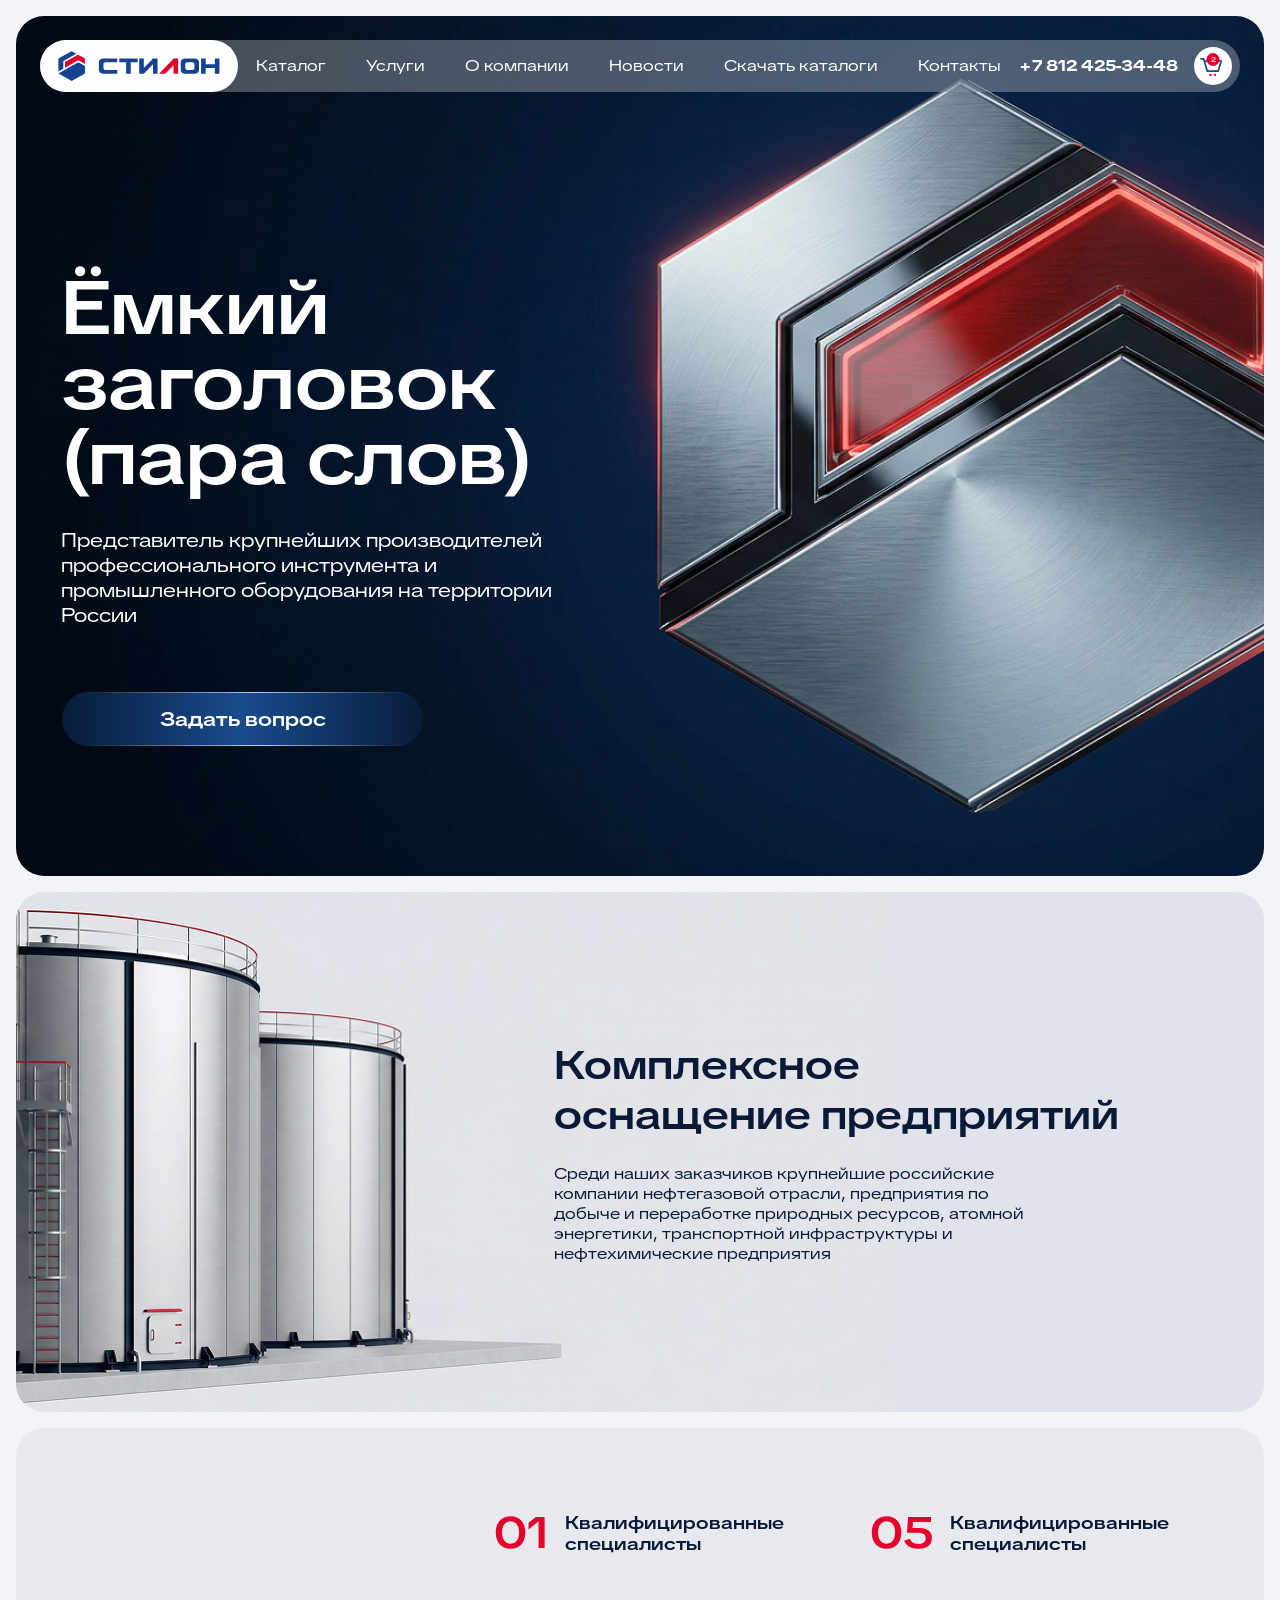
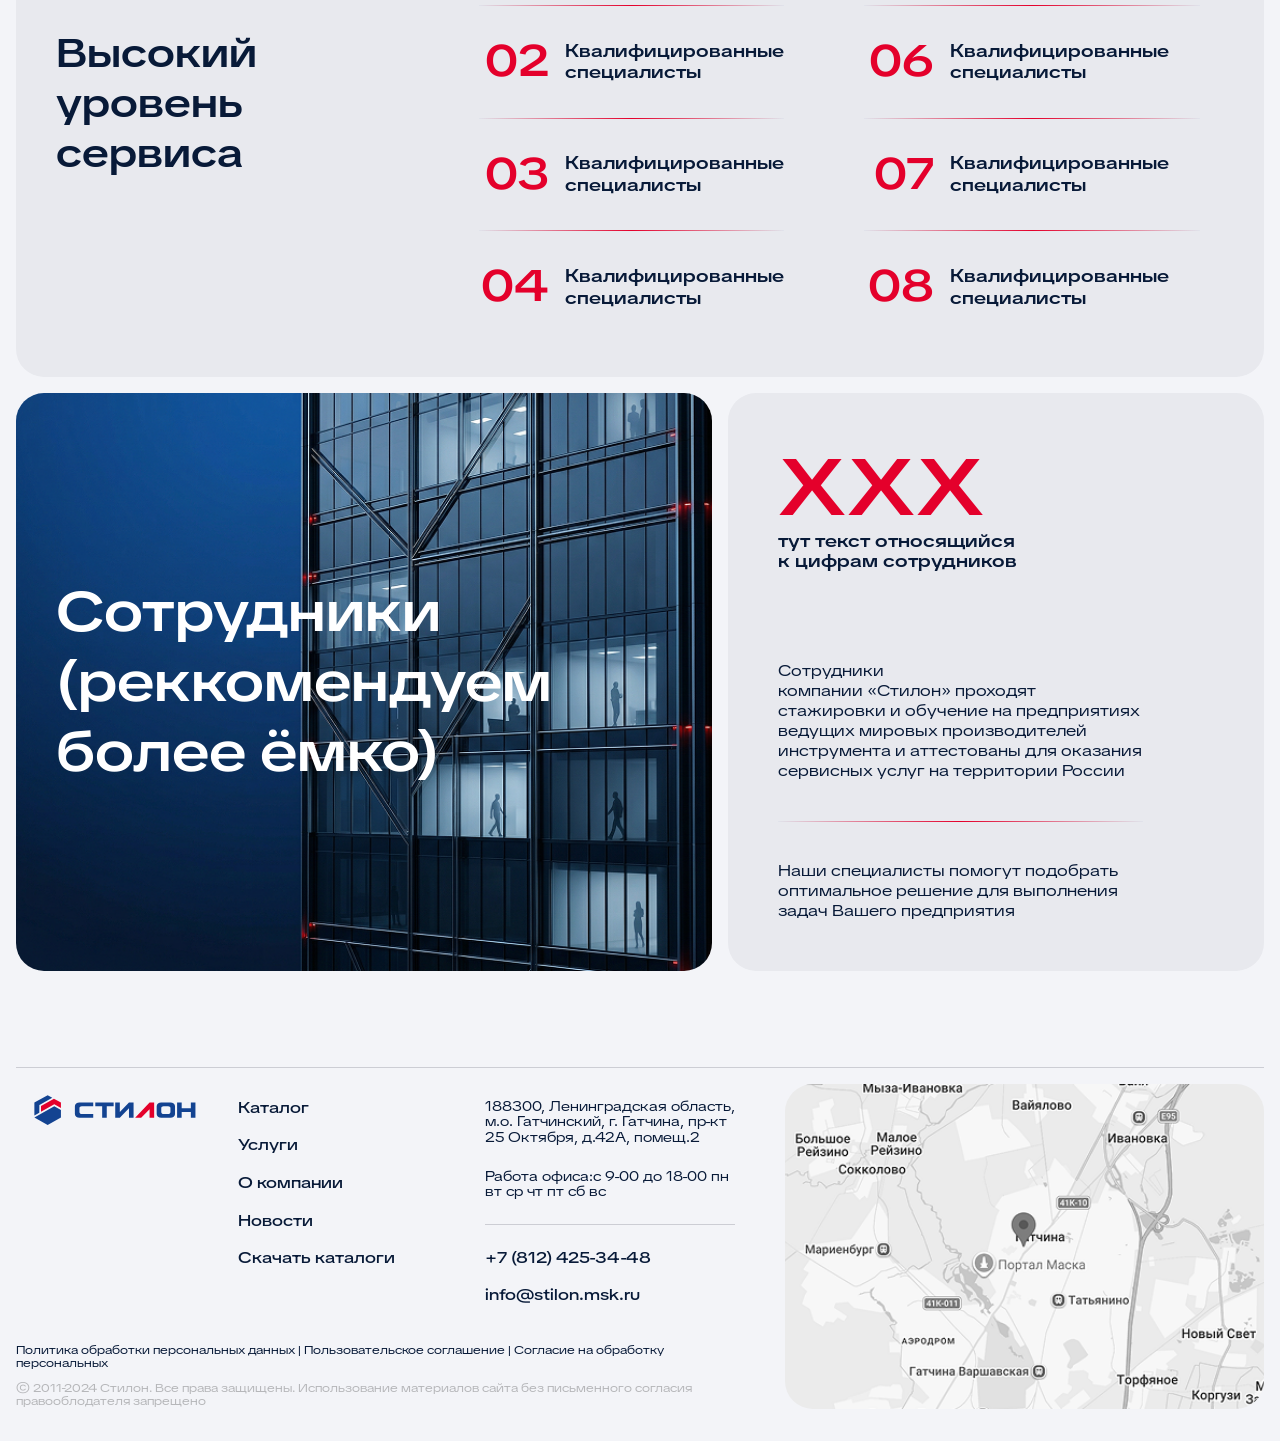
==== about.html @ 59c4eac4 "feat: сайтмап, страница о компании" ====
<!DOCTYPE html>
<html lang="ru">

<head>
    <meta charset="UTF-8">
    <meta name="viewport" content="width=device-width, initial-scale=1.0">
    <link rel="stylesheet" href="./scss/main.css">
    <title>Главная</title>
</head>

<body>
    <header class="header">
        <div class="container">
            <div class="header__wrapper">
                <div class="header__inner">
                    <a href="#" class="header__logo">
                        <img class="logo-primary" src="./img/logo.svg" alt="">
                        <img class="logo-white" src="./img/logo-white.svg" alt="">
                    </a>
                    <nav class="header__nav">
                        <ul class="header__nav-list">
                            <li class="header__nav-item">
                                <a href="#" class="header__nav-link">Каталог</a>
                            </li>
                            <li class="header__nav-item">
                                <a href="#" class="header__nav-link">Услуги</a>
                            </li>
                            <li class="header__nav-item">
                                <a href="#" class="header__nav-link">О компании</a>
                            </li>
                            <li class="header__nav-item">
                                <a href="#" class="header__nav-link">Новости</a>
                            </li>
                            <li class="header__nav-item">
                                <a href="#" class="header__nav-link">Скачать каталоги</a>
                            </li>
                            <li class="header__nav-item">
                                <a href="#" class="header__nav-link">Контакты</a>
                            </li>
                        </ul>
                    </nav>
                    <div class="header__action">
                        <a href="tel:+78124253448" class="header__tel">+7 812 425-34-48</a>
                        <a href="#" class="header__basket">
                            <span class="header__basket-icon">
                                <svg width="22" height="19" viewBox="0 0 22 19" fill="none"
                                    xmlns="http://www.w3.org/2000/svg">
                                    <path
                                        d="M21.8284 2.57417C21.6661 2.35757 21.4113 2.23008 21.1406 2.23008H4.95357L4.48164 0.617934C4.37443 0.251668 4.03855 0 3.6569 0H0.859375C0.384742 0 0 0.384742 0 0.859375C0 1.33401 0.384742 1.71875 0.859375 1.71875H3.01301C3.13852 2.14754 6.31288 12.9914 6.4411 13.4295C6.54831 13.7957 6.88424 14.0474 7.26585 14.0474H18.1845C18.5662 14.0474 18.902 13.7957 19.0093 13.4295L21.9654 3.33089C22.0414 3.07119 21.9906 2.79078 21.8284 2.57417ZM17.5407 12.3286H7.90973L5.45673 3.94883H19.9937L17.5407 12.3286Z"
                                        fill="#194B8E" />
                                    <path
                                        d="M10.4106 18.0469C11.0514 18.0469 11.5708 17.5275 11.5708 16.8867C11.5708 16.246 11.0514 15.7266 10.4106 15.7266C9.76991 15.7266 9.25049 16.246 9.25049 16.8867C9.25049 17.5275 9.76991 18.0469 10.4106 18.0469Z"
                                        fill="#E4002B" />
                                    <path
                                        d="M15.0396 18.0469C15.6803 18.0469 16.1997 17.5275 16.1997 16.8867C16.1997 16.246 15.6803 15.7266 15.0396 15.7266C14.3988 15.7266 13.8794 16.246 13.8794 16.8867C13.8794 17.5275 14.3988 18.0469 15.0396 18.0469Z"
                                        fill="#E4002B" />
                                </svg>
                            </span>
                            <span class="header__basket-counter">2</span>
                        </a>
                    </div>
                </div>
            </div>

        </div>
    </header>
    <main>
        <section class="hero section">
            <div class="container">
                <div class="hero__inner">
                    <picture class="hero__img">
                        <img src="./img/about/hero.png" alt="">
                    </picture>
                    <h1 class="hero__title h1">Ёмкий заголовок (пара слов)</h1>
                    <div class="hero__desc">
                        Представитель крупнейших производителей профессионального инструмента и промышленного
                        оборудования на территории России
                    </div>
                    <a href="#" class="hero__btn btn">
                        <div class="btn__text">Задать вопрос</div>
                    </a>
                </div>
            </div>
        </section>
        <section class="about-info section">
            <div class="container">
                <div class="about-info__inner">
                    <div class="about-info__desc">
                        <h2 class="about-info__title h3">Комплексное оснащение предприятий</h2>
                        <div class="about-info__text">
                            Среди наших заказчиков крупнейшие российские компании нефтегазовой отрасли, предприятия по
                            добыче и переработке природных ресурсов, атомной энергетики, транспортной инфраструктуры и
                            нефтехимические предприятия
                        </div>
                    </div>
                </div>
            </div>
        </section>
        <section class="about-services section">
            <div class="container">
                <div class="about-services__inner">
                    <div class="about-services__head h3">Высокий уровень сервиса</div>
                    <div class="about-services__list">
                        <div class="about-services__col">
                            <div class="about-services__item">
                                <div class="about-services__item-num">01</div>
                                <div class="about-services__item-title">
                                    Квалифицированные специалисты
                                </div>
                            </div>
                            <div class="about-services__item">
                                <div class="about-services__item-num">02</div>
                                <div class="about-services__item-title">
                                    Квалифицированные специалисты
                                </div>
                            </div>
                            <div class="about-services__item">
                                <div class="about-services__item-num">03</div>
                                <div class="about-services__item-title">
                                    Квалифицированные специалисты
                                </div>
                            </div>
                            <div class="about-services__item">
                                <div class="about-services__item-num">04</div>
                                <div class="about-services__item-title">
                                    Квалифицированные специалисты
                                </div>
                            </div>
                        </div>
                        <div class="about-services__col">
                            <div class="about-services__item">
                                <div class="about-services__item-num">05</div>
                                <div class="about-services__item-title">
                                    Квалифицированные специалисты
                                </div>
                            </div>
                            <div class="about-services__item">
                                <div class="about-services__item-num">06</div>
                                <div class="about-services__item-title">
                                    Квалифицированные специалисты
                                </div>
                            </div>
                            <div class="about-services__item">
                                <div class="about-services__item-num">07</div>
                                <div class="about-services__item-title">
                                    Квалифицированные специалисты
                                </div>
                            </div>
                            <div class="about-services__item">
                                <div class="about-services__item-num">08</div>
                                <div class="about-services__item-title">
                                    Квалифицированные специалисты
                                </div>
                            </div>
                        </div>
                    </div>
                </div>
            </div>
        </section>
        <section class="about-employee section">
            <div class="container">
                <div class="about-employee__inner">
                    <div class="about-employee__bnr">
                        <picture class="about-employee__bnr-img">
                            <img src="./img/about/about-employee-bnr.png" alt="">
                        </picture>
                        <h2 class="about-employee__bnr-title h2">Сотрудники (реккомендуем более ёмко)</h2>
                    </div>
                    <div class="about-employee__info">
                        <div class="about-employee__head">
                            <span>ХХХ</span> тут текст относящийся к цифрам сотрудников
                        </div>
                        <div class="about-employee__desc">
                            Сотрудники компании «Стилон» проходят стажировки и обучение на предприятиях ведущих мировых
                            производителей инструмента и аттестованы для оказания сервисных услуг на территории России
                        </div>
                        <div class="about-employee__desc">
                            Наши специалисты помогут подобрать оптимальное решение для выполнения задач Вашего
                            предприятия
                        </div>
                    </div>
                </div>
            </div>
        </section>
    </main>
    <footer class="footer">
        <div class="container">
            <div class="footer__inner">
                <div class="footer__main">
                    <div class="footer__top">
                        <a href="#" class="footer__logo">
                            <img src="./img/logo.svg" alt="">
                        </a>
                        <nav class="footer__nav">
                            <a href="#" class="footer__nav-link">Каталог</a>
                            <a href="#" class="footer__nav-link">Услуги</a>
                            <a href="#" class="footer__nav-link">О компании</a>
                            <a href="#" class="footer__nav-link">Новости</a>
                            <a href="#" class="footer__nav-link">Скачать каталоги</a>
                        </nav>
                        <div class="footer__contacts">
                            <div class="footer__contacts-top">
                                <div class="footer__contacts-address">
                                    188300, Ленинградская область, м.о. Гатчинский,
                                    г. Гатчина, пр-кт 25 Октября, д.42А, помещ.2
                                </div>
                                <div class="footer__contacts-address">
                                    Работа офиса:с 9-00 до 18-00 пн вт ср чт пт сб вс
                                </div>
                            </div>
                            <div class="footer__contacts-links">
                                <a href="#" class="footer__contacts-link">+7 (812) 425-34-48</a>
                                <a href="#" class="footer__contacts-link">info@stilon.msk.ru</a>
                            </div>
                        </div>
                    </div>
                    <div class="footer__bottom">
                        <div class="footer__policy">
                            <a href="#">Политика обработки персональных данных |</a>
                            <a href="#">Пользовательское соглашение |</a>
                            <a href="#">Согласие на обработку персональных</a>
                        </div>
                        <div class="footer__copyright">
                            © 2011-2024 Стилон. Все права защищены. Использование материалов
                            сайта без письменного согласия правооблодателя запрещено
                        </div>
                    </div>
                </div>
                <div class="footer__map">
                    <img src="./img/map.png" alt="">
                </div>
            </div>
        </div>
    </footer>

    <script src="js/main.js"></script>
</body>

</html>
---- scss/main.css ----
:root {
  --color-white: #FFFFFF;
  --color-black: #000000;
  --color-black-25: #00000040;
  --color-primary: #081A38;
  --color-primary-100: #0D2D62;
  --color-red: #E4002B;
  --color-grey: #E8E9EE;
  --color-border: #8589945C;
  --color-main-bg: #F3F4F8;
  --btn-bg-primary: linear-gradient(90deg, #071C39 0%, #194B8E 49.52%, #071C39 100%);
  --btn-bg-secondary: linear-gradient(90deg, #AC0121 0%, #E4002B 49.52%, #AC0121 100%);
  --font-primary: 'TikTok Sans', sans-serif;
  --container: 1440px;
  --pad: 16px;
}

/*! normalize.css v8.0.1 | MIT License | github.com/necolas/normalize.css */
/* Document
   ========================================================================== */
/**
 * 1. Correct the line height in all browsers.
 * 2. Prevent adjustments of font size after orientation changes in iOS.
 */
*,
body {
  box-sizing: border-box;
}

html {
  line-height: 1.15;
  /* 1 */
  -webkit-text-size-adjust: 100%;
  /* 2 */
}

/* Sections
   ========================================================================== */
/**
 * Remove the margin in all browsers.
 */
body {
  margin: 0;
}

/**
 * Render the `main` element consistently in IE.
 */
main {
  display: block;
}

/**
 * Correct the font size and margin on `h1` elements within `section` and
 * `article` contexts in Chrome, Firefox, and Safari.
 */
h1 {
  font-size: 2em;
  margin: 0.67em 0;
}

/* Grouping content
   ========================================================================== */
/**
 * 1. Add the correct box sizing in Firefox.
 * 2. Show the overflow in Edge and IE.
 */
hr {
  box-sizing: content-box;
  /* 1 */
  height: 0;
  /* 1 */
  overflow: visible;
  /* 2 */
}

/**
 * 1. Correct the inheritance and scaling of font size in all browsers.
 * 2. Correct the odd `em` font sizing in all browsers.
 */
pre {
  font-family: monospace, monospace;
  /* 1 */
  font-size: 1em;
  /* 2 */
}

/* Text-level semantics
   ========================================================================== */
/**
 * Remove the gray background on active links in IE 10.
 */
a {
  background-color: transparent;
}

/**
 * 1. Remove the bottom border in Chrome 57-
 * 2. Add the correct text decoration in Chrome, Edge, IE, Opera, and Safari.
 */
abbr[title] {
  border-bottom: none;
  /* 1 */
  text-decoration: underline;
  /* 2 */
  -webkit-text-decoration: underline dotted;
          text-decoration: underline dotted;
  /* 2 */
}

/**
 * Add the correct font weight in Chrome, Edge, and Safari.
 */
b,
strong {
  font-weight: bolder;
}

/**
 * 1. Correct the inheritance and scaling of font size in all browsers.
 * 2. Correct the odd `em` font sizing in all browsers.
 */
code,
kbd,
samp {
  font-family: monospace, monospace;
  /* 1 */
  font-size: 1em;
  /* 2 */
}

/**
 * Add the correct font size in all browsers.
 */
small {
  font-size: 80%;
}

/**
 * Prevent `sub` and `sup` elements from affecting the line height in
 * all browsers.
 */
sub,
sup {
  font-size: 75%;
  line-height: 0;
  position: relative;
  vertical-align: baseline;
}

sub {
  bottom: -0.25em;
}

sup {
  top: -0.5em;
}

/* Embedded content
   ========================================================================== */
/**
 * Remove the border on images inside links in IE 10.
 */
img {
  border-style: none;
}

/* Forms
   ========================================================================== */
/**
 * 1. Change the font styles in all browsers.
 * 2. Remove the margin in Firefox and Safari.
 */
button,
input,
optgroup,
select,
textarea {
  font-family: inherit;
  /* 1 */
  font-size: 100%;
  /* 1 */
  line-height: 1.15;
  /* 1 */
  margin: 0;
  /* 2 */
}

/**
 * Show the overflow in IE.
 * 1. Show the overflow in Edge.
 */
button,
input {
  /* 1 */
  overflow: visible;
}

/**
 * Remove the inheritance of text transform in Edge, Firefox, and IE.
 * 1. Remove the inheritance of text transform in Firefox.
 */
button,
select {
  /* 1 */
  text-transform: none;
}

/**
 * Correct the inability to style clickable types in iOS and Safari.
 */
button,
[type=button],
[type=reset],
[type=submit] {
  -webkit-appearance: button;
}

/**
 * Remove the inner border and padding in Firefox.
 */
button::-moz-focus-inner,
[type=button]::-moz-focus-inner,
[type=reset]::-moz-focus-inner,
[type=submit]::-moz-focus-inner {
  border-style: none;
  padding: 0;
}

/**
 * Restore the focus styles unset by the previous rule.
 */
button:-moz-focusring,
[type=button]:-moz-focusring,
[type=reset]:-moz-focusring,
[type=submit]:-moz-focusring {
  outline: 1px dotted ButtonText;
}

/**
 * Correct the padding in Firefox.
 */
fieldset {
  padding: 0.35em 0.75em 0.625em;
}

/**
 * 1. Correct the text wrapping in Edge and IE.
 * 2. Correct the color inheritance from `fieldset` elements in IE.
 * 3. Remove the padding so developers are not caught out when they zero out
 *    `fieldset` elements in all browsers.
 */
legend {
  box-sizing: border-box;
  /* 1 */
  color: inherit;
  /* 2 */
  display: table;
  /* 1 */
  max-width: 100%;
  /* 1 */
  padding: 0;
  /* 3 */
  white-space: normal;
  /* 1 */
}

/**
 * Add the correct vertical alignment in Chrome, Firefox, and Opera.
 */
progress {
  vertical-align: baseline;
}

/**
 * Remove the default vertical scrollbar in IE 10+.
 */
textarea {
  overflow: auto;
}

/**
 * 1. Add the correct box sizing in IE 10.
 * 2. Remove the padding in IE 10.
 */
[type=checkbox],
[type=radio] {
  box-sizing: border-box;
  /* 1 */
  padding: 0;
  /* 2 */
}

/**
 * Correct the cursor style of increment and decrement buttons in Chrome.
 */
[type=number]::-webkit-inner-spin-button,
[type=number]::-webkit-outer-spin-button {
  height: auto;
}

/**
 * 1. Correct the odd appearance in Chrome and Safari.
 * 2. Correct the outline style in Safari.
 */
[type=search] {
  -webkit-appearance: textfield;
  /* 1 */
  outline-offset: -2px;
  /* 2 */
}

/**
 * Remove the inner padding in Chrome and Safari on macOS.
 */
[type=search]::-webkit-search-decoration {
  -webkit-appearance: none;
}

/**
 * 1. Correct the inability to style clickable types in iOS and Safari.
 * 2. Change font properties to `inherit` in Safari.
 */
::-webkit-file-upload-button {
  -webkit-appearance: button;
  /* 1 */
  font: inherit;
  /* 2 */
}

/* Interactive
   ========================================================================== */
/*
 * Add the correct display in Edge, IE 10+, and Firefox.
 */
details {
  display: block;
}

/*
 * Add the correct display in all browsers.
 */
summary {
  display: list-item;
}

/* Misc
   ========================================================================== */
/**
 * Add the correct display in IE 10+.
 */
template {
  display: none;
}

/**
 * Add the correct display in IE 10.
 */
[hidden] {
  display: none;
}

ul {
  margin: 0;
  padding: 0;
}
ul li {
  list-style: none;
}

img {
  display: block;
  max-width: 100%;
}

a {
  text-decoration: none;
  color: unset;
}

h1, h2, h3, h4, h5, h6 {
  margin: 0;
}

body {
  font-family: var(--font-primary);
  font-size: 16px;
  line-height: 1.25;
  color: var(--color-primary);
  background-color: var(--color-main-bg);
}

.container {
  max-width: var(--container);
  width: 100%;
  padding: 0 var(--pad);
  margin: 0 auto;
}

.section {
  padding: 16px 0;
}
.section + .section {
  padding-top: 0;
}

@font-face {
  font-family: "TikTok Sans";
  src: url("../fonts/TikTokSans_24pt_Expanded-Regular.woff") format("woff"), url("../fonts/TikTokSans_24pt_Expanded-Regular.woff2") format("woff2");
  font-style: normal;
  font-weight: 400;
  font-display: swap;
}
@font-face {
  font-family: "TikTok Sans";
  src: url("../fonts/TikTokSans_24pt_Expanded-Medium.woff") format("woff"), url("../fonts/TikTokSans_24pt_Expanded-Medium.woff2") format("woff2");
  font-style: normal;
  font-weight: 500;
  font-display: swap;
}
@font-face {
  font-family: "TikTok Sans";
  src: url("../fonts/TikTokSans_24pt_Expanded-SemiBold.woff") format("woff"), url("../fonts/TikTokSans_24pt_Expanded-SemiBold.woff2") format("woff2");
  font-style: normal;
  font-weight: 600;
  font-display: swap;
}
@font-face {
  font-family: "TikTok Sans";
  src: url("../fonts/TikTokSans_24pt_Expanded-Bold.woff") format("woff"), url("../fonts/TikTokSans_24pt_Expanded-Bold.woff2") format("woff2");
  font-style: normal;
  font-weight: 700;
  font-display: swap;
}
.h1 {
  font-size: 75px;
  line-height: 1;
  font-weight: 600;
}
@media screen and (max-width: 1279.98px) {
  .h1 {
    font-size: 56px;
  }
}
@media screen and (max-width: 767.98px) {
  .h1 {
    font-size: 32px;
  }
}

.h2 {
  font-size: 56px;
  font-weight: 600;
}
@media screen and (max-width: 1279.98px) {
  .h2 {
    font-size: 40px;
  }
}
@media screen and (max-width: 767.98px) {
  .h2 {
    font-size: 24px;
  }
}

.h3 {
  font-size: 40px;
  font-weight: 600;
}
@media screen and (max-width: 1279.98px) {
  .h3 {
    font-size: 32px;
  }
}
@media screen and (max-width: 767.98px) {
  .h3 {
    font-size: 24px;
  }
}

.h4 {
  font-size: 32px;
  font-weight: 600;
}
@media screen and (max-width: 1279.98px) {
  .h4 {
    font-size: 24px;
  }
}
@media screen and (max-width: 767.98px) {
  .h4 {
    font-size: 20px;
  }
}

.header {
  position: fixed;
  top: 0;
  left: 0;
  width: 100%;
  padding: 16px 0 0 0;
  z-index: 99;
}
.header.is-white .header__inner {
  background: rgba(133, 137, 148, 0.3607843137);
}
.header.is-white .header__logo {
  background-color: transparent;
}
.header.is-white .header__logo .logo-white {
  display: block;
}
.header.is-white .header__logo .logo-primary {
  display: none;
}
.header__wrapper {
  padding: 24px;
}
@media screen and (max-width: 767.98px) {
  .header__wrapper {
    padding: 8px;
  }
}
.header__inner {
  width: 100%;
  display: flex;
  align-items: center;
  justify-content: space-between;
  background-color: rgba(243, 244, 248, 0.2901960784);
  border-radius: 40px;
  backdrop-filter: blur(35px);
  padding: 0 8px 0 0;
}
@media screen and (max-width: 1279.98px) {
  .header__nav {
    display: none;
  }
}
.header__nav-list {
  display: flex;
  align-items: center;
  gap: 40px;
}
.header__nav-link {
  color: var(--color-white);
}
.header__logo {
  border-radius: 40px;
  background-color: var(--color-white);
}
.header__logo .logo-white {
  display: none;
}
.header__action {
  display: flex;
  align-items: center;
  gap: 16px;
}
.header__tel {
  color: var(--color-white);
  font-weight: 700;
  line-height: 1.25;
}
@media screen and (max-width: 767.98px) {
  .header__tel {
    display: none;
  }
}
.header__basket {
  position: relative;
  display: flex;
  align-items: center;
  justify-content: center;
  width: 38px;
  height: 38px;
  border-radius: 50%;
  flex-shrink: 0;
  background-color: var(--color-white);
}
.header__basket-icon {
  display: block;
  width: 22px;
  height: 18px;
  margin: 2px 4px 0 0;
}
.header__basket-counter {
  position: absolute;
  top: 6px;
  left: 50%;
  transform: translateX(-50%);
  display: flex;
  align-items: center;
  justify-content: center;
  min-width: 13px;
  height: 13px;
  font-size: 7px;
  line-height: 1.1;
  font-weight: 600;
  color: var(--color-white);
  background-color: var(--color-red);
  border-radius: 50%;
}

.footer {
  padding-top: 80px;
}
.footer__inner {
  padding: 16px 0 32px;
  border-top: 1px solid var(--color-border);
  display: grid;
  grid-template-columns: 1.5fr 1fr;
  gap: 50px;
}
@media screen and (max-width: 991.98px) {
  .footer__inner {
    display: flex;
    flex-direction: column;
    gap: 24px;
  }
}
@media screen and (max-width: 991.98px) {
  .footer__main {
    display: contents;
  }
}
.footer__top {
  width: 100%;
  display: flex;
  align-items: flex-start;
  gap: 24px;
  margin-bottom: 40px;
}
@media screen and (max-width: 991.98px) {
  .footer__top {
    margin-bottom: 0;
  }
}
@media screen and (max-width: 767.98px) {
  .footer__top {
    flex-direction: column;
  }
}
@media screen and (max-width: 767.98px) {
  .footer__logo {
    align-self: center;
  }
}
.footer__nav {
  display: flex;
  flex-direction: column;
  align-items: flex-start;
  gap: 20px;
  padding-top: 15px;
}
@media screen and (max-width: 767.98px) {
  .footer__nav {
    padding-top: 0;
    gap: 12px;
  }
}
.footer__nav-link {
  font-size: 16px;
  line-height: 1.1;
  font-weight: 500;
}
.footer__contacts {
  max-width: 250px;
  width: 100%;
  padding-top: 15px;
  margin-left: auto;
}
@media screen and (max-width: 767.98px) {
  .footer__contacts {
    max-width: 100%;
    margin-left: 0;
    padding-top: 0;
  }
}
.footer__contacts-top {
  display: flex;
  flex-direction: column;
  align-items: flex-start;
  gap: 24px;
  padding-bottom: 24px;
  margin-bottom: 24px;
  border-bottom: 1px solid var(--color-border);
}
@media screen and (max-width: 767.98px) {
  .footer__contacts-top {
    gap: 12px;
  }
}
.footer__contacts-address {
  font-size: 14px;
  line-height: 1.1;
}
.footer__contacts-links {
  display: flex;
  flex-direction: column;
  align-items: flex-start;
  gap: 20px;
}
@media screen and (max-width: 767.98px) {
  .footer__contacts-links {
    gap: 12px;
  }
}
.footer__contacts-link {
  font-size: 16px;
  line-height: 1.1;
  font-weight: 500;
}
.footer__bottom {
  display: flex;
  flex-direction: column;
  align-items: flex-start;
  gap: 12px;
  margin-top: auto;
}
@media screen and (max-width: 991.98px) {
  .footer__bottom {
    margin-top: auto;
    order: 99;
  }
}
.footer__map {
  position: relative;
  height: auto;
  min-height: 300px;
  border-radius: 28px;
  overflow: hidden;
}
@media screen and (max-width: 991.98px) {
  .footer__map {
    min-height: 200px;
    height: 200px;
    border-radius: 16px;
  }
}
.footer__map img {
  position: absolute;
  inset: 0;
  display: block;
  width: 100%;
  height: 100%;
  -o-object-fit: cover;
     object-fit: cover;
}
.footer__policy {
  font-size: 12px;
  line-height: 1.1;
}
@media screen and (max-width: 767.98px) {
  .footer__policy {
    display: flex;
    flex-direction: column;
    align-items: flex-start;
    gap: 4px;
  }
}
.footer__copyright {
  font-size: 12px;
  line-height: 1.1;
  color: var(--color-black-25);
}

.btn {
  position: relative;
  display: inline-block;
  width: auto;
  background: linear-gradient(90deg, rgba(177, 202, 250, 0) 0%, #B1CAFA 53.85%, rgba(177, 202, 250, 0) 99.04%);
  padding: 1px;
  z-index: 1;
  border-radius: 32px;
  border: none;
  outline: none;
  cursor: pointer;
}
.btn__text {
  width: 100%;
  display: inline-flex;
  align-items: center;
  justify-content: center;
  padding: 15px 23px;
  background: var(--btn-bg-primary);
  border-radius: 32px;
  font-size: 20px;
  line-height: 1.1;
  font-weight: 600;
  color: var(--color-white);
}
@media screen and (max-width: 991.98px) {
  .btn__text {
    font-size: 16px;
    line-height: 1.25;
    padding: 12px 23px;
  }
}
.btn--secondary {
  background: linear-gradient(90deg, rgba(255, 44, 84, 0) 0%, #FF2C54 53.85%, rgba(255, 44, 84, 0) 99.04%);
}
.btn--secondary .btn__text {
  background: var(--btn-bg-secondary);
}

.form-group {
  width: 100%;
}

.form-control {
  display: block;
  width: 100%;
  padding: 15px 25px;
  font-size: 20px;
  line-height: 1.1;
  font-weight: 500;
  border: 1px solid var(--color-border);
  border-radius: 33px;
  outline: none;
}
@media screen and (max-width: 991.98px) {
  .form-control {
    padding: 11px 19px;
    font-size: 16px;
    line-height: 1.25;
  }
}
.form-control::-moz-placeholder {
  color: var(--color-primary-100);
}
.form-control::placeholder {
  color: var(--color-primary-100);
}
.form-control:focus::-moz-placeholder {
  opacity: 0;
}
.form-control:focus::placeholder {
  opacity: 0;
}

textarea.form-control {
  height: 150px;
}
@media screen and (max-width: 991.98px) {
  textarea.form-control {
    height: 120px;
    border-radius: 24px;
  }
}

.form-action {
  display: grid;
  grid-template-columns: 1fr 1.2fr;
  align-items: flex-start;
  gap: 32px;
}
@media screen and (max-width: 1279.98px) {
  .form-action {
    display: flex;
    flex-direction: column;
    gap: 16px;
  }
}

@media screen and (max-width: 1279.98px) {
  .form-btn {
    width: 100%;
  }
}

.form-checkbox {
  position: relative;
}
.form-checkbox input {
  position: absolute;
  top: 0;
  left: 0;
  opacity: 0;
  visibility: hidden;
}
.form-checkbox input:checked + label {
  color: var(--color-primary);
}
.form-checkbox input:checked + label::before {
  background-color: var(--color-red);
}
.form-checkbox label {
  display: block;
  font-size: 12px;
  line-height: 1.2;
  color: var(--color-black-25);
  cursor: pointer;
  padding-left: 38px;
}
.form-checkbox label a {
  font-weight: 700;
}
.form-checkbox label::before {
  content: "";
  position: absolute;
  top: 0;
  left: 0;
  width: 30px;
  height: 30px;
  mask: url("../../img/icons/checkbox.svg") center center/30px no-repeat;
  -webkit-mask: url("../../img/icons/checkbox.svg") center center/30px no-repeat;
  background-color: var(--color-black-25);
}

.hero {
  padding: 16px 0;
}
.hero__inner {
  width: 100%;
  height: calc(100vh - 32px);
  max-height: 860px;
  display: flex;
  flex-direction: column;
  align-items: flex-start;
  justify-content: flex-end;
  position: relative;
  padding: 120px 45px 130px;
  border-radius: 28px;
  color: var(--color-white);
  overflow: hidden;
  z-index: 1;
}
@media screen and (max-width: 1279.98px) {
  .hero__inner {
    padding: 120px 24px 40px;
  }
}
@media screen and (max-width: 767.98px) {
  .hero__inner {
    border-radius: 20px;
  }
}
.hero__img {
  position: absolute;
  inset: 0;
  display: block;
  width: 100%;
  height: 100%;
  z-index: -1;
}
@media screen and (max-width: 767.98px) {
  .hero__img::before {
    content: "";
    position: absolute;
    inset: 0;
    width: 100%;
    height: 100%;
    background-color: rgba(0, 0, 0, 0.4);
  }
}
.hero__img img {
  display: block;
  width: 100%;
  height: 100%;
  -o-object-fit: cover;
     object-fit: cover;
}
.hero__title {
  max-width: 570px;
  margin-bottom: 32px;
}
@media screen and (max-width: 767.98px) {
  .hero__title {
    margin-bottom: 24px;
  }
}
.hero__desc {
  max-width: 550px;
  font-size: 20px;
  line-height: 1.25;
  margin-bottom: 64px;
}
@media screen and (max-width: 1279.98px) {
  .hero__desc {
    font-size: 16px;
  }
}
@media screen and (max-width: 767.98px) {
  .hero__desc {
    margin-bottom: 32px;
  }
}
.hero__btn {
  width: 363px;
}
@media screen and (max-width: 767.98px) {
  .hero__btn {
    width: 100%;
  }
}

.benefits__list {
  display: grid;
  grid-template-columns: 1.5fr 1fr;
  grid-template-rows: repeat(3, 1fr);
  grid-auto-flow: dense;
  gap: 16px;
}
@media screen and (max-width: 767.98px) {
  .benefits__list {
    display: flex;
    flex-direction: column;
    gap: 8px;
  }
}
.benefits__main {
  position: relative;
  display: flex;
  flex-direction: column;
  align-items: flex-start;
  gap: 16px;
  padding: 24px 40px;
  grid-row: span 3;
  background-color: var(--color-grey);
  overflow: hidden;
  border-radius: 28px;
  z-index: 1;
}
@media screen and (max-width: 767.98px) {
  .benefits__main {
    padding: 24px;
    border-radius: 16px;
  }
}
.benefits__main-num {
  font-size: 44px;
  line-height: 1.1;
  font-weight: 600;
  color: var(--color-red);
}
@media screen and (max-width: 767.98px) {
  .benefits__main-num {
    font-size: 32px;
  }
}
.benefits__main-title {
  max-width: 320px;
  line-height: 1;
}
.benefits__main-desc {
  max-width: 220px;
  line-height: 1.3;
}
.benefits__main-img {
  display: block;
  width: 100%;
  height: 100%;
  position: absolute;
  inset: 0;
  z-index: -1;
}
@media screen and (max-width: 767.98px) {
  .benefits__main-img {
    display: none;
  }
}
.benefits__main-img img {
  display: block;
  width: 100%;
  height: 100%;
  -o-object-fit: cover;
     object-fit: cover;
  -o-object-position: left center;
     object-position: left center;
}
.benefits__item {
  display: flex;
  align-items: center;
  gap: 20px;
  padding: 36px 20px;
  background-color: var(--color-grey);
  overflow: hidden;
  border-radius: 28px;
}
@media screen and (max-width: 767.98px) {
  .benefits__item {
    padding: 24px;
    border-radius: 16px;
  }
}
.benefits__item-num {
  font-size: 44px;
  line-height: 1.1;
  font-weight: 600;
}
@media screen and (max-width: 767.98px) {
  .benefits__item-num {
    font-size: 32px;
  }
}
.benefits__item-title {
  font-size: 18px;
  line-height: 1.1;
  font-weight: 600;
}
@media screen and (max-width: 767.98px) {
  .benefits__item-title {
    font-size: 16px;
  }
}

.promo-bnr__img {
  display: block;
  width: 100%;
  border-radius: 28px;
  overflow: hidden;
}
@media screen and (max-width: 767.98px) {
  .promo-bnr__img {
    border-radius: 20px;
  }
}
.promo-bnr__img img {
  display: block;
  width: 100%;
}

.main-catalog.section {
  padding: 64px 0;
}
@media screen and (max-width: 767.98px) {
  .main-catalog.section {
    padding: 24px 0 40px 0;
  }
}
.main-catalog__top {
  display: flex;
  align-items: flex-end;
  justify-content: space-between;
  gap: 40px;
  padding-left: 40px;
  margin-bottom: 50px;
}
@media screen and (max-width: 1279.98px) {
  .main-catalog__top {
    padding-left: 0;
  }
}
@media screen and (max-width: 767.98px) {
  .main-catalog__top {
    flex-direction: column;
    align-items: flex-start;
    gap: 16px;
    margin-bottom: 32px;
  }
}
.main-catalog__title {
  max-width: 950px;
}
.main-catalog__show-all {
  width: 340px;
  flex-shrink: 0;
}
.main-catalog__list {
  display: grid;
  grid-template-columns: repeat(4, 1fr);
  grid-auto-rows: 187px;
  gap: 16px;
}
@media screen and (max-width: 1279.98px) {
  .main-catalog__list {
    grid-template-columns: repeat(3, 1fr);
  }
}
@media screen and (max-width: 991.98px) {
  .main-catalog__list {
    grid-template-columns: repeat(2, 1fr);
  }
}
@media screen and (max-width: 767.98px) {
  .main-catalog__list {
    display: flex;
    flex-direction: column;
    gap: 8px;
  }
}
.main-catalog__item {
  position: relative;
  padding: 40px;
  background-color: var(--color-grey);
  border-radius: 28px;
  z-index: 1;
  transition: transform 0.25s ease-in-out, box-shadow 0.25s ease-in-out;
  overflow: hidden;
}
@media screen and (max-width: 1279.98px) {
  .main-catalog__item {
    padding: 24px;
  }
}
@media screen and (max-width: 767.98px) {
  .main-catalog__item {
    height: 120px;
    border-radius: 20px;
    padding: 20px;
  }
}
@media (any-hover: hover) {
  .main-catalog__item:hover {
    transform: scale(1.02);
    box-shadow: 0px 0px 32px 17px rgba(94, 125, 178, 0.1019607843);
  }
}
.main-catalog__item--rowspan-2 {
  grid-row: span 2;
}
@media screen and (max-width: 991.98px) {
  .main-catalog__item--rowspan-2 {
    grid-row: unset;
  }
}
.main-catalog__item--colspan-2 {
  grid-column: span 2;
}
@media screen and (max-width: 991.98px) {
  .main-catalog__item--colspan-2 {
    grid-column: unset;
  }
}
.main-catalog__item-img {
  position: absolute;
  inset: 0;
  display: block;
  width: 100%;
  height: 100%;
  z-index: -1;
}
@media screen and (max-width: 767.98px) {
  .main-catalog__item-img {
    width: 140px;
    height: 140px;
    inset: auto 0 0 auto;
  }
}
.main-catalog__item-img img {
  display: block;
  width: 100%;
  height: 100%;
  -o-object-fit: cover;
     object-fit: cover;
  -o-object-position: right bottom;
     object-position: right bottom;
}
.main-catalog__item-title {
  font-size: 20px;
  line-height: 1.1;
  font-weight: 600;
  max-width: 220px;
}
@media screen and (max-width: 767.98px) {
  .main-catalog__item-title {
    font-size: 16px;
  }
}
.main-catalog__bottom {
  position: relative;
  display: flex;
  align-items: center;
  justify-content: center;
  margin-top: 20px;
}
.main-catalog__bottom::before {
  content: "";
  width: 100%;
  height: 1px;
  position: absolute;
  top: 50%;
  left: 0;
  transform: translateY(-50%);
  background: linear-gradient(90deg, #F3F4F8 0%, #E4002B 50%, #F3F4F8 100%);
}
.main-catalog__more-btn {
  position: relative;
  font-size: 20px;
  line-height: 1.25;
  font-weight: 300;
  padding: 0 10px;
  background-color: var(--color-main-bg);
  text-align: center;
  z-index: 2;
}
@media screen and (max-width: 767.98px) {
  .main-catalog__more-btn {
    font-size: 16px;
  }
}

.main-about__inner {
  position: relative;
  display: flex;
  align-items: flex-start;
  justify-content: space-between;
  gap: 40px;
  padding: 56px 40px 40px 40px;
  color: var(--color-white);
  border-radius: 28px;
  overflow: hidden;
  z-index: 1;
}
@media screen and (max-width: 1279.98px) {
  .main-about__inner {
    flex-direction: column;
  }
}
@media screen and (max-width: 767.98px) {
  .main-about__inner {
    padding: 24px;
    border-radius: 20px;
  }
}
.main-about__img {
  display: block;
  width: 100%;
  height: 100%;
  position: absolute;
  inset: 0;
  z-index: -1;
}
.main-about__img img {
  display: block;
  width: 100%;
  height: 100%;
  -o-object-position: top;
     object-position: top;
  -o-object-fit: cover;
     object-fit: cover;
}
.main-about__head {
  display: flex;
  flex-direction: column;
  align-items: flex-start;
  gap: 24px;
}
@media screen and (max-width: 767.98px) {
  .main-about__head {
    gap: 16px;
  }
}
.main-about__desc {
  font-size: 20px;
  line-height: 1.25;
  max-width: 470px;
}
@media screen and (max-width: 1279.98px) {
  .main-about__desc {
    font-size: 16px;
  }
}
.main-about__info {
  max-width: 570px;
}
@media screen and (max-width: 1279.98px) {
  .main-about__info {
    margin-left: auto;
  }
}
.main-about__details {
  display: flex;
  flex-direction: column;
  gap: 32px;
}
@media screen and (max-width: 767.98px) {
  .main-about__details {
    gap: 32px;
  }
}
.main-about__detail {
  position: relative;
  display: grid;
  align-items: flex-start;
  grid-template-columns: 1fr 1.3fr;
  gap: 32px;
}
@media screen and (max-width: 767.98px) {
  .main-about__detail {
    gap: 20px;
    display: flex;
    flex-direction: column;
    align-items: flex-start;
  }
}
.main-about__detail:not(:last-of-type) {
  padding-bottom: 40px;
}
@media screen and (max-width: 767.98px) {
  .main-about__detail:not(:last-of-type) {
    padding-bottom: 32px;
  }
}
.main-about__detail:not(:last-of-type)::before {
  content: "";
  position: absolute;
  bottom: 0;
  left: 0;
  width: 100%;
  height: 1px;
  background: linear-gradient(90deg, #E4002B 0%, rgba(8, 26, 56, 0) 100%);
}
.main-about__detail-title {
  font-size: 18px;
  line-height: 1;
  font-weight: 600;
}
@media screen and (max-width: 767.98px) {
  .main-about__detail-title {
    font-size: 16px;
  }
}
.main-about__detail-title span {
  font-size: 80px;
}
@media screen and (max-width: 767.98px) {
  .main-about__detail-title span {
    font-size: 40px;
  }
}
.main-about__detail-desc {
  font-weight: 300;
}
@media screen and (max-width: 767.98px) {
  .main-about__detail-desc {
    font-size: 14px;
  }
}
.main-about__bottom {
  display: flex;
  align-items: center;
  justify-content: flex-end;
  margin-top: 100px;
}
@media screen and (max-width: 767.98px) {
  .main-about__bottom {
    margin-top: 40px;
  }
}
.main-about__btn {
  width: 340px;
}
@media screen and (max-width: 767.98px) {
  .main-about__btn {
    width: 100%;
  }
}

.contact-us__inner {
  display: grid;
  grid-template-columns: 450px 1fr;
  gap: 32px;
}
@media screen and (max-width: 991.98px) {
  .contact-us__inner {
    display: flex;
    flex-direction: column;
    gap: 16px;
  }
}
.contact-us__head {
  display: flex;
  flex-direction: column;
  justify-content: space-between;
  gap: 40px;
}
@media screen and (max-width: 991.98px) {
  .contact-us__head {
    display: contents;
  }
}
.contact-us__action {
  display: flex;
  flex-direction: column;
  align-items: center;
  gap: 12px;
}
@media screen and (max-width: 991.98px) {
  .contact-us__action {
    order: 99;
    gap: 8px;
  }
}
.contact-us__btn {
  width: 100%;
}
.contact-us__form {
  display: flex;
  flex-direction: column;
  gap: 16px;
  padding: 32px;
  background-color: var(--color-white);
  border-radius: 28px;
}
@media screen and (max-width: 991.98px) {
  .contact-us__form {
    padding: 20px;
  }
}
@media screen and (max-width: 767.98px) {
  .contact-us__form {
    border-radius: 16px;
  }
}

.about-info__inner {
  display: flex;
  align-items: center;
  justify-content: flex-end;
  min-height: 520px;
  padding: 148px 140px;
  border-radius: 28px;
  overflow: hidden;
  background: url("../../img/about/about-bnr.png") center right/cover no-repeat;
}
@media screen and (max-width: 991.98px) {
  .about-info__inner {
    padding: 40px 24px;
    min-height: 400px;
    border-radius: 20px;
  }
}
.about-info__desc {
  max-width: 570px;
  width: 100%;
}
.about-info__title {
  margin-bottom: 24px;
}
.about-info__text {
  max-width: 470px;
}

.about-services__inner {
  display: flex;
  align-items: center;
  justify-content: space-between;
  gap: 64px;
  padding: 64px 64px 64px 40px;
  background-color: var(--color-grey);
  border-radius: 28px;
}
@media screen and (max-width: 1279.98px) {
  .about-services__inner {
    flex-direction: column;
    align-items: flex-start;
    gap: 40px;
    padding: 40px;
  }
}
@media screen and (max-width: 767.98px) {
  .about-services__inner {
    padding: 32px 20px;
    gap: 24px;
    border-radius: 20px;
  }
}
.about-services__head {
  max-width: 390px;
}
.about-services__list {
  display: grid;
  grid-template-columns: 1fr 1.5fr;
  gap: 80px;
  flex-grow: 1;
}
@media screen and (max-width: 1279.98px) {
  .about-services__list {
    width: 100%;
    grid-template-columns: repeat(2, 1fr);
    gap: 40px;
  }
}
@media screen and (max-width: 767.98px) {
  .about-services__list {
    display: flex;
    flex-direction: column;
    gap: 16px;
  }
}
.about-services__col {
  display: grid;
  grid-template-rows: repeat(4, 1fr);
  gap: 30px;
}
@media screen and (max-width: 1279.98px) {
  .about-services__col {
    gap: 24px;
  }
}
@media screen and (max-width: 767.98px) {
  .about-services__col {
    gap: 16px;
  }
  .about-services__col + .about-services__col {
    position: relative;
  }
  .about-services__col + .about-services__col::before {
    content: "";
    position: absolute;
    top: 0;
    left: 0;
    width: 100%;
    height: 1px;
    background: linear-gradient(90deg, #E0E3EB 0%, #E4002B 50%, #E0E3EB 100%);
  }
}
.about-services__item {
  display: flex;
  align-items: center;
  gap: 16px;
}
@media screen and (max-width: 767.98px) {
  .about-services__item {
    padding-top: 16px;
  }
}
.about-services__item + .about-services__item {
  position: relative;
  padding-top: 30px;
}
@media screen and (max-width: 1279.98px) {
  .about-services__item + .about-services__item {
    padding-top: 24px;
  }
}
@media screen and (max-width: 767.98px) {
  .about-services__item + .about-services__item {
    padding-top: 16px;
  }
}
.about-services__item + .about-services__item::before {
  content: "";
  position: absolute;
  top: 0;
  left: 0;
  width: 100%;
  height: 1px;
  background: linear-gradient(90deg, #E0E3EB 0%, #E4002B 50%, #E0E3EB 100%);
}
.about-services__item-num {
  min-width: 70px;
  text-align: right;
  font-size: 44px;
  line-height: 1.2;
  font-weight: 600;
  color: var(--color-red);
}
@media screen and (max-width: 1279.98px) {
  .about-services__item-num {
    font-size: 32px;
    min-width: 50px;
  }
}
.about-services__item-title {
  font-size: 18px;
  line-height: 1.2;
  font-weight: 600;
}
@media screen and (max-width: 767.98px) {
  .about-services__item-title {
    font-size: 16px;
  }
}

.about-employee__inner {
  display: flex;
  align-items: stretch;
  gap: 16px;
}
@media screen and (max-width: 991.98px) {
  .about-employee__inner {
    flex-direction: column;
    align-items: flex-start;
  }
}
.about-employee__bnr {
  position: relative;
  display: flex;
  align-items: center;
  width: 100%;
  height: auto;
  border-radius: 28px;
  padding: 40px;
  color: var(--color-white);
  z-index: 1;
  overflow: hidden;
}
@media screen and (max-width: 1279.98px) {
  .about-employee__bnr {
    border-radius: 20px;
  }
}
@media screen and (max-width: 991.98px) {
  .about-employee__bnr {
    padding: 40px 20px;
  }
}
.about-employee__bnr-title {
  max-width: 520px;
}
.about-employee__bnr-img {
  display: block;
  width: 100%;
  height: 100%;
  position: absolute;
  inset: 0;
  z-index: -1;
}
.about-employee__bnr img {
  display: block;
  width: 100%;
  height: 100%;
  -o-object-fit: cover;
     object-fit: cover;
}
.about-employee__info {
  width: 536px;
  flex-shrink: 0;
  padding: 50px;
  background-color: var(--color-grey);
  border-radius: 28px;
}
@media screen and (max-width: 1279.98px) {
  .about-employee__info {
    width: 400px;
    border-radius: 20px;
    padding: 40px;
  }
}
@media screen and (max-width: 991.98px) {
  .about-employee__info {
    width: 100%;
  }
}
@media screen and (max-width: 991.98px) {
  .about-employee__info {
    padding: 20px;
  }
}
.about-employee__head {
  max-width: 240px;
  font-size: 18px;
  line-height: 1.1;
  font-weight: 600;
  margin-bottom: 90px;
}
@media screen and (max-width: 991.98px) {
  .about-employee__head {
    font-size: 16px;
    margin-bottom: 40px;
  }
}
.about-employee__head span {
  display: block;
  font-size: 80px;
  color: var(--color-red);
}
@media screen and (max-width: 991.98px) {
  .about-employee__head span {
    font-size: 56px;
  }
}
.about-employee__desc {
  max-width: 365px;
}
@media screen and (max-width: 767.98px) {
  .about-employee__desc {
    font-size: 14px;
  }
}
.about-employee__desc + .about-employee__desc {
  position: relative;
  margin-top: 40px;
  padding-top: 40px;
}
@media screen and (max-width: 991.98px) {
  .about-employee__desc + .about-employee__desc {
    padding-top: 24px;
    margin-top: 24px;
  }
}
.about-employee__desc + .about-employee__desc::before {
  content: "";
  position: absolute;
  top: 0;
  left: 0;
  width: 100%;
  height: 1px;
  background: linear-gradient(90deg, #E0E3EB 0%, #E4002B 50%, #E0E3EB 100%);
}/*# sourceMappingURL=main.css.map */
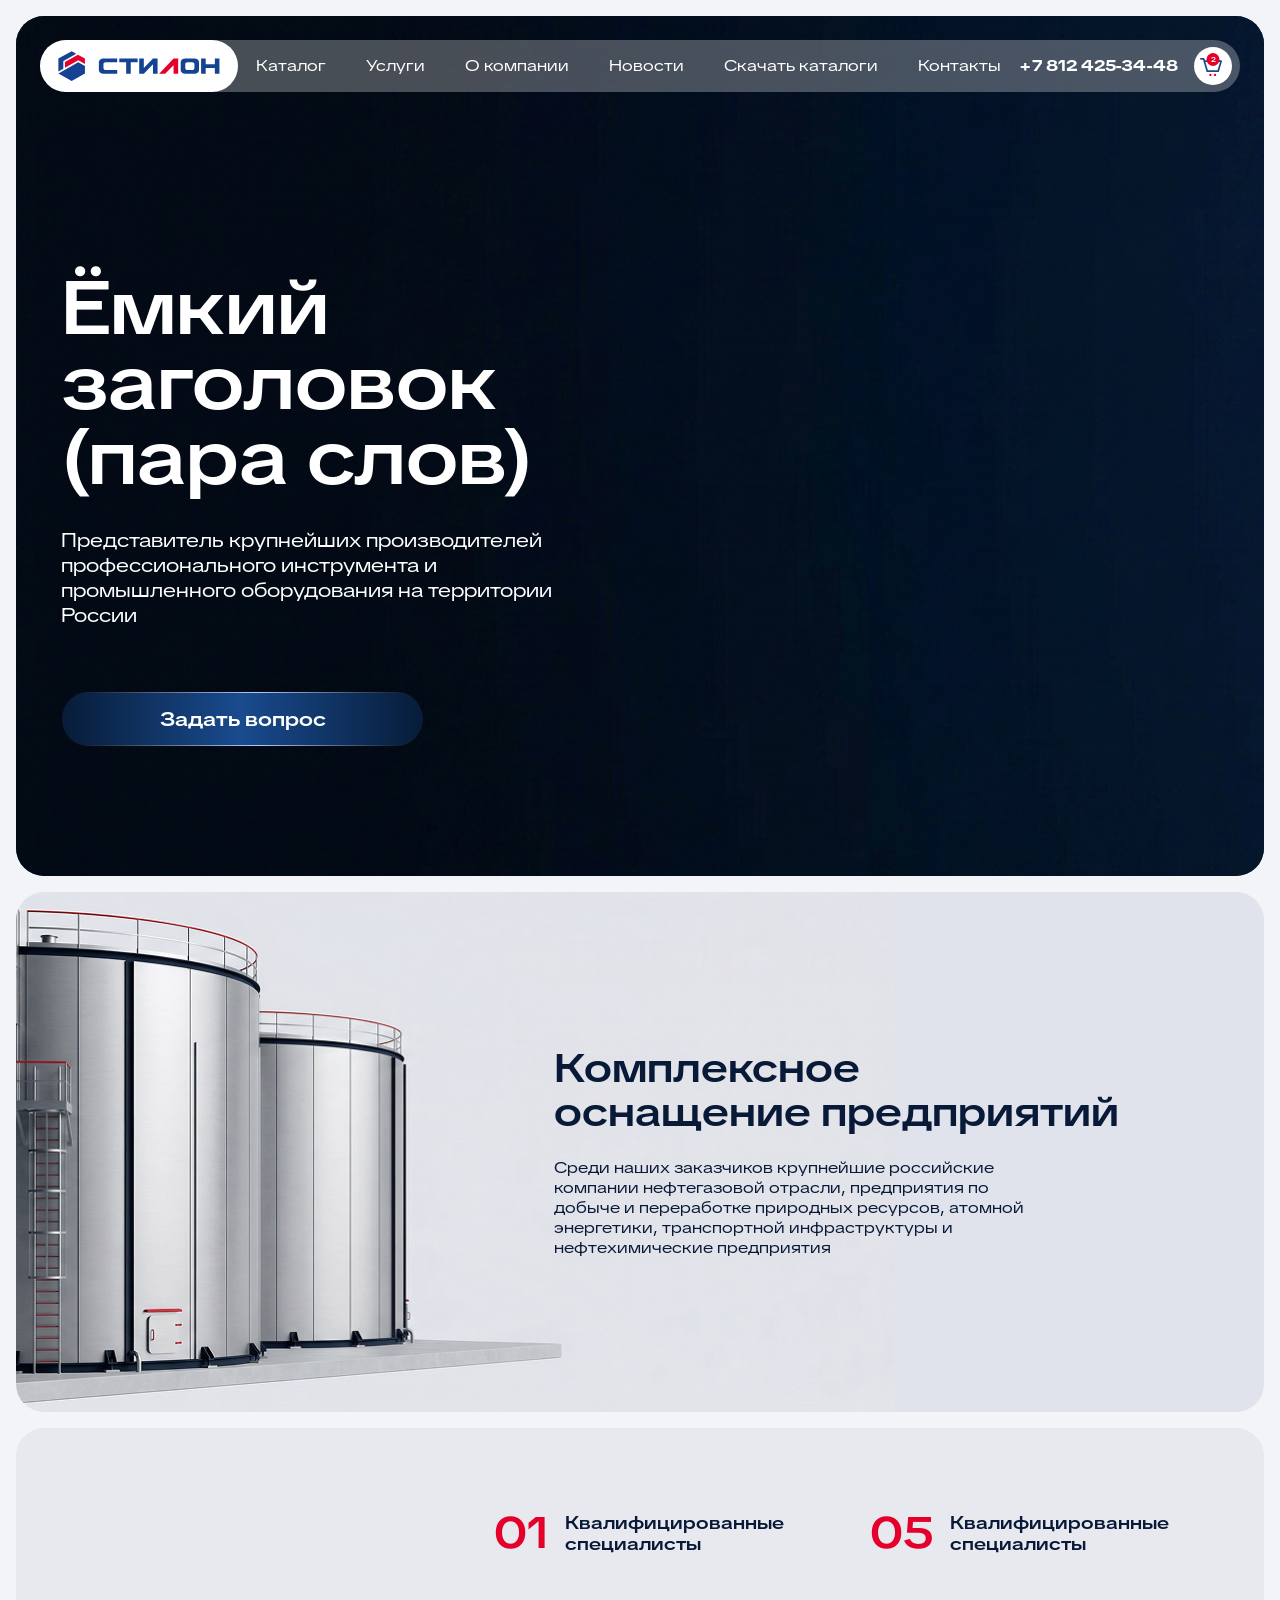
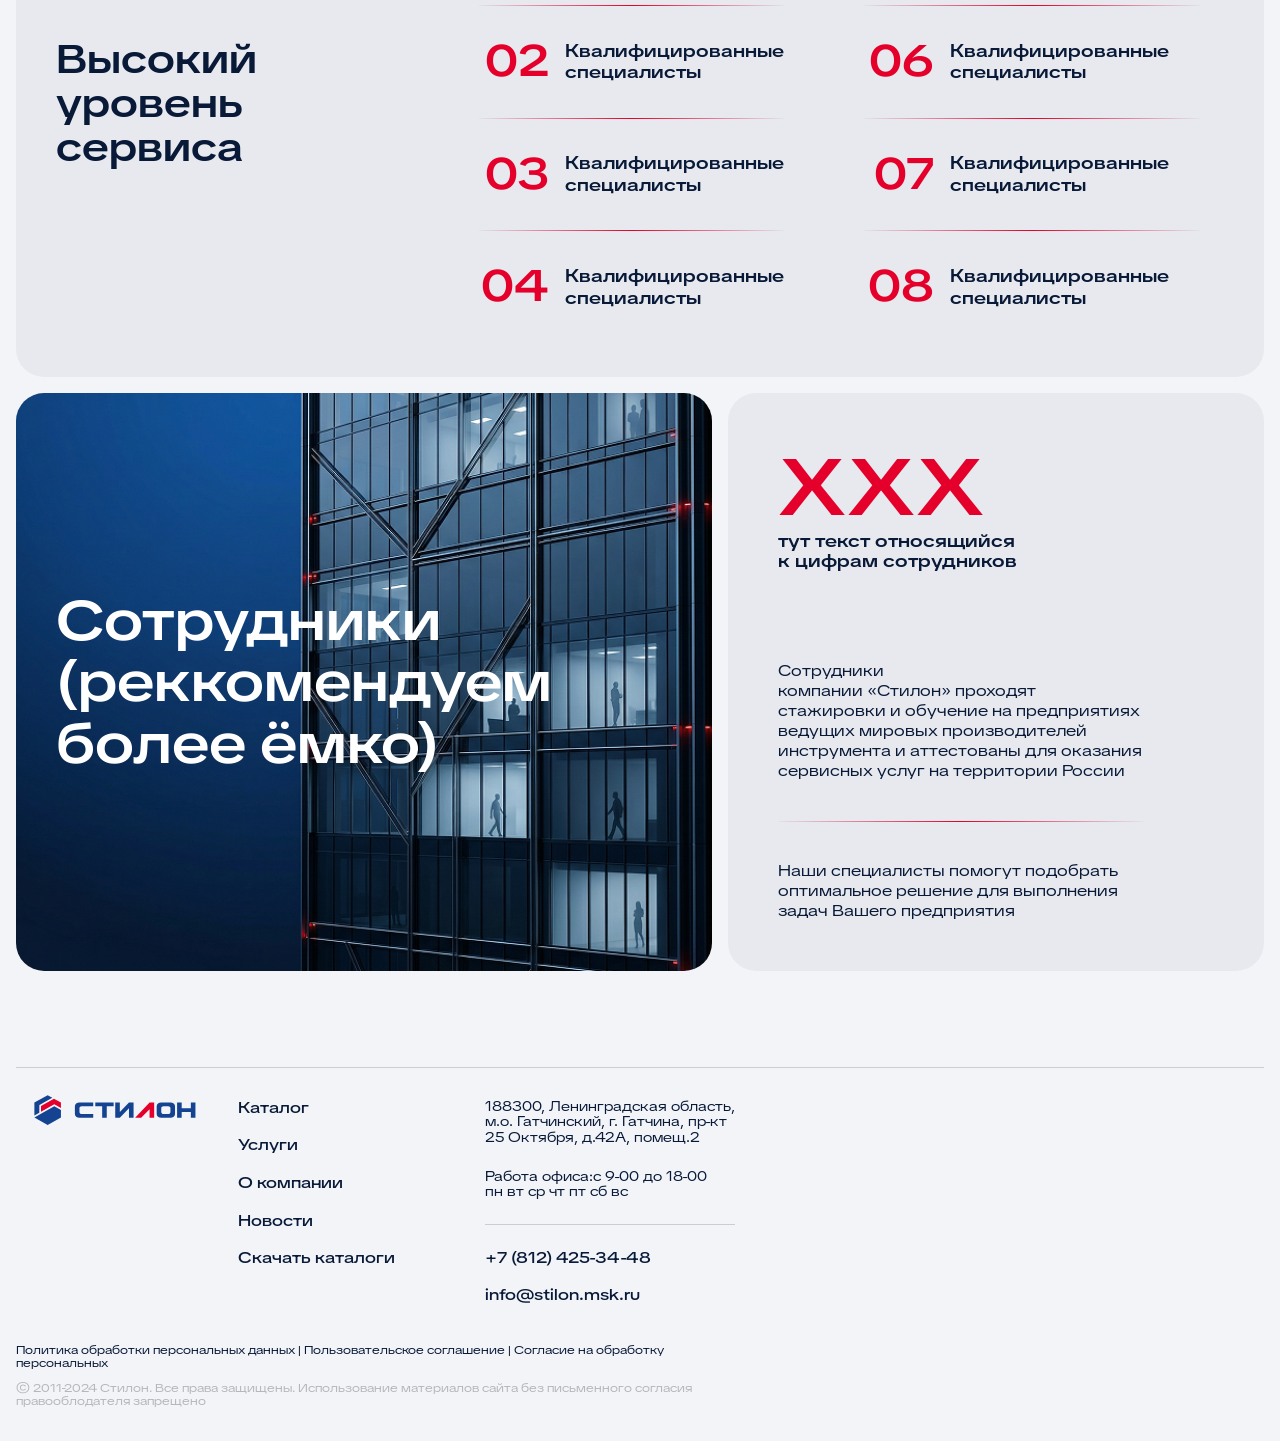
==== commit cc23063b: "feat: контакты, карта, адаптив главной по макету" ====
--- a/about.html
+++ b/about.html
@@ -20,27 +20,27 @@
                     <nav class="header__nav">
                         <ul class="header__nav-list">
                             <li class="header__nav-item">
-                                <a href="#" class="header__nav-link">Каталог</a>
-                            </li>
-                            <li class="header__nav-item">
-                                <a href="#" class="header__nav-link">Услуги</a>
-                            </li>
-                            <li class="header__nav-item">
-                                <a href="#" class="header__nav-link">О компании</a>
-                            </li>
-                            <li class="header__nav-item">
-                                <a href="#" class="header__nav-link">Новости</a>
-                            </li>
-                            <li class="header__nav-item">
-                                <a href="#" class="header__nav-link">Скачать каталоги</a>
-                            </li>
-                            <li class="header__nav-item">
-                                <a href="#" class="header__nav-link">Контакты</a>
+                                <a href="#" class="header__nav-link line-link">Каталог</a>
+                            </li>
+                            <li class="header__nav-item">
+                                <a href="#" class="header__nav-link line-link">Услуги</a>
+                            </li>
+                            <li class="header__nav-item">
+                                <a href="#" class="header__nav-link line-link">О компании</a>
+                            </li>
+                            <li class="header__nav-item">
+                                <a href="#" class="header__nav-link line-link">Новости</a>
+                            </li>
+                            <li class="header__nav-item">
+                                <a href="#" class="header__nav-link line-link">Скачать каталоги</a>
+                            </li>
+                            <li class="header__nav-item">
+                                <a href="#" class="header__nav-link line-link">Контакты</a>
                             </li>
                         </ul>
                     </nav>
                     <div class="header__action">
-                        <a href="tel:+78124253448" class="header__tel">+7 812 425-34-48</a>
+                        <a href="tel:+78124253448" class="header__tel line-link">+7 812 425-34-48</a>
                         <a href="#" class="header__basket">
                             <span class="header__basket-icon">
                                 <svg width="22" height="19" viewBox="0 0 22 19" fill="none"
@@ -58,6 +58,10 @@
                             </span>
                             <span class="header__basket-counter">2</span>
                         </a>
+                        <button type="button" class="header__burger">
+                            <img class="header__burger-default" src="./img/burger.svg" alt="">
+                            <img class="header__burger-close" src="./img/burger-close.svg" alt="">
+                        </button>
                     </div>
                 </div>
             </div>
@@ -69,6 +73,7 @@
             <div class="container">
                 <div class="hero__inner">
                     <picture class="hero__img">
+                        <source srcset="./img/about/hero-sm.png" media="(max-width: 767.98px)">
                         <img src="./img/about/hero.png" alt="">
                     </picture>
                     <h1 class="hero__title h1">Ёмкий заголовок (пара слов)</h1>
@@ -192,11 +197,11 @@
                             <img src="./img/logo.svg" alt="">
                         </a>
                         <nav class="footer__nav">
-                            <a href="#" class="footer__nav-link">Каталог</a>
-                            <a href="#" class="footer__nav-link">Услуги</a>
-                            <a href="#" class="footer__nav-link">О компании</a>
-                            <a href="#" class="footer__nav-link">Новости</a>
-                            <a href="#" class="footer__nav-link">Скачать каталоги</a>
+                            <a href="#" class="footer__nav-link line-link">Каталог</a>
+                            <a href="#" class="footer__nav-link line-link">Услуги</a>
+                            <a href="#" class="footer__nav-link line-link">О компании</a>
+                            <a href="#" class="footer__nav-link line-link">Новости</a>
+                            <a href="#" class="footer__nav-link line-link">Скачать каталоги</a>
                         </nav>
                         <div class="footer__contacts">
                             <div class="footer__contacts-top">
@@ -205,20 +210,20 @@
                                     г. Гатчина, пр-кт 25 Октября, д.42А, помещ.2
                                 </div>
                                 <div class="footer__contacts-address">
-                                    Работа офиса:с 9-00 до 18-00 пн вт ср чт пт сб вс
+                                    Работа офиса:с 9-00 до 18-00 <br> пн вт ср чт пт сб вс
                                 </div>
                             </div>
                             <div class="footer__contacts-links">
-                                <a href="#" class="footer__contacts-link">+7 (812) 425-34-48</a>
-                                <a href="#" class="footer__contacts-link">info@stilon.msk.ru</a>
+                                <a href="#" class="footer__contacts-link line-link">+7 (812) 425-34-48</a>
+                                <a href="#" class="footer__contacts-link line-link">info@stilon.msk.ru</a>
                             </div>
                         </div>
                     </div>
                     <div class="footer__bottom">
                         <div class="footer__policy">
-                            <a href="#">Политика обработки персональных данных |</a>
-                            <a href="#">Пользовательское соглашение |</a>
-                            <a href="#">Согласие на обработку персональных</a>
+                            <a href="#" class="line-link">Политика обработки персональных данных |</a>
+                            <a href="#" class="line-link">Пользовательское соглашение |</a>
+                            <a href="#" class="line-link">Согласие на обработку персональных</a>
                         </div>
                         <div class="footer__copyright">
                             © 2011-2024 Стилон. Все права защищены. Использование материалов
@@ -227,7 +232,9 @@
                     </div>
                 </div>
                 <div class="footer__map">
-                    <img src="./img/map.png" alt="">
+                    <iframe
+                        src="https://yandex.ru/map-widget/v1/?um=constructor%3A3d150646aafa24e2a038e88ef0f537c2dd615debf483e47c94ade8879117e99b&amp;source=constructor"
+                        width="100%" height="400" frameborder="0"></iframe>
                 </div>
             </div>
         </div>
--- a/scss/main.css
+++ b/scss/main.css
@@ -396,6 +396,11 @@
   padding: 0 var(--pad);
   margin: 0 auto;
 }
+@media screen and (max-width: 767.98px) {
+  .container {
+    padding: 0 10px;
+  }
+}
 
 .section {
   padding: 16px 0;
@@ -404,6 +409,29 @@
   padding-top: 0;
 }
 
+.line-link {
+  position: relative;
+  text-decoration: none;
+}
+
+.line-link:after {
+  background: currentColor;
+  bottom: -2px;
+  content: "";
+  height: 1px;
+  position: absolute;
+  right: 0;
+  transition: 0.25s;
+  width: 0;
+}
+
+@media screen and (hover: hover) {
+  .line-link:hover:after {
+    left: 0;
+    right: auto;
+    width: 100%;
+  }
+}
 @font-face {
   font-family: "TikTok Sans";
   src: url("../fonts/TikTokSans_24pt_Expanded-Regular.woff") format("woff"), url("../fonts/TikTokSans_24pt_Expanded-Regular.woff2") format("woff2");
@@ -451,6 +479,7 @@
 .h2 {
   font-size: 56px;
   font-weight: 600;
+  line-height: 1.1;
 }
 @media screen and (max-width: 1279.98px) {
   .h2 {
@@ -459,13 +488,14 @@
 }
 @media screen and (max-width: 767.98px) {
   .h2 {
-    font-size: 24px;
+    font-size: 32px;
   }
 }
 
 .h3 {
   font-size: 40px;
   font-weight: 600;
+  line-height: 1.1;
 }
 @media screen and (max-width: 1279.98px) {
   .h3 {
@@ -481,6 +511,7 @@
 .h4 {
   font-size: 32px;
   font-weight: 600;
+  line-height: 1.1;
 }
 @media screen and (max-width: 1279.98px) {
   .h4 {
@@ -531,6 +562,11 @@
   backdrop-filter: blur(35px);
   padding: 0 8px 0 0;
 }
+@media screen and (max-width: 767.98px) {
+  .header__inner {
+    padding-right: 6px;
+  }
+}
 @media screen and (max-width: 1279.98px) {
   .header__nav {
     display: none;
@@ -548,6 +584,14 @@
   border-radius: 40px;
   background-color: var(--color-white);
 }
+@media screen and (max-width: 767.98px) {
+  .header__logo {
+    display: flex;
+    align-items: center;
+    width: 128px;
+    height: 40px;
+  }
+}
 .header__logo .logo-white {
   display: none;
 }
@@ -555,6 +599,11 @@
   display: flex;
   align-items: center;
   gap: 16px;
+}
+@media screen and (max-width: 767.98px) {
+  .header__action {
+    gap: 12px;
+  }
 }
 .header__tel {
   color: var(--color-white);
@@ -563,6 +612,35 @@
 }
 @media screen and (max-width: 767.98px) {
   .header__tel {
+    display: none;
+  }
+}
+.header__burger {
+  display: none;
+}
+@media screen and (max-width: 767.98px) {
+  .header__burger {
+    display: flex;
+    align-items: center;
+    justify-content: center;
+    width: 32px;
+    height: 32px;
+    border-radius: 50%;
+    border: none;
+    background-color: transparent;
+    outline: none;
+    -webkit-user-select: none;
+       -moz-user-select: none;
+            user-select: none;
+    padding: 0;
+  }
+  .header__burger-close {
+    display: none;
+  }
+  .header__burger.is-active-close {
+    display: block;
+  }
+  .header__burger.is-active-default {
     display: none;
   }
 }
@@ -576,6 +654,12 @@
   border-radius: 50%;
   flex-shrink: 0;
   background-color: var(--color-white);
+}
+@media screen and (max-width: 767.98px) {
+  .header__basket {
+    width: 32px;
+    height: 32px;
+  }
 }
 .header__basket-icon {
   display: block;
@@ -600,9 +684,19 @@
   background-color: var(--color-red);
   border-radius: 50%;
 }
+@media screen and (max-width: 767.98px) {
+  .header__basket-counter {
+    top: 4px;
+  }
+}
 
 .footer {
   padding-top: 80px;
+}
+@media screen and (max-width: 767.98px) {
+  .footer {
+    padding-top: 40px;
+  }
 }
 .footer__inner {
   padding: 16px 0 32px;
@@ -618,6 +712,11 @@
     gap: 24px;
   }
 }
+@media screen and (max-width: 767.98px) {
+  .footer__inner {
+    gap: 0;
+  }
+}
 @media screen and (max-width: 991.98px) {
   .footer__main {
     display: contents;
@@ -637,12 +736,14 @@
 }
 @media screen and (max-width: 767.98px) {
   .footer__top {
-    flex-direction: column;
+    display: contents;
   }
 }
 @media screen and (max-width: 767.98px) {
   .footer__logo {
-    align-self: center;
+    display: block;
+    width: 198px;
+    margin-bottom: 24px;
   }
 }
 .footer__nav {
@@ -655,7 +756,8 @@
 @media screen and (max-width: 767.98px) {
   .footer__nav {
     padding-top: 0;
-    gap: 12px;
+    padding-left: 20px;
+    margin-bottom: 50px;
   }
 }
 .footer__nav-link {
@@ -674,6 +776,8 @@
     max-width: 100%;
     margin-left: 0;
     padding-top: 0;
+    order: 98;
+    margin-bottom: 40px;
   }
 }
 .footer__contacts-top {
@@ -687,13 +791,20 @@
 }
 @media screen and (max-width: 767.98px) {
   .footer__contacts-top {
-    gap: 12px;
+    gap: 24px;
+    margin-bottom: 16px;
+    padding-left: 24px;
   }
 }
 .footer__contacts-address {
   font-size: 14px;
   line-height: 1.1;
 }
+@media screen and (max-width: 767.98px) {
+  .footer__contacts-address {
+    font-size: 12px;
+  }
+}
 .footer__contacts-links {
   display: flex;
   flex-direction: column;
@@ -703,12 +814,22 @@
 @media screen and (max-width: 767.98px) {
   .footer__contacts-links {
     gap: 12px;
+    flex-direction: row;
+    align-items: center;
+    justify-content: space-between;
+    flex-wrap: wrap;
+    padding-left: 24px;
   }
 }
 .footer__contacts-link {
   font-size: 16px;
   line-height: 1.1;
   font-weight: 500;
+}
+@media screen and (max-width: 767.98px) {
+  .footer__contacts-link {
+    font-size: 14px;
+  }
 }
 .footer__bottom {
   display: flex;
@@ -729,22 +850,25 @@
   min-height: 300px;
   border-radius: 28px;
   overflow: hidden;
+  filter: grayscale(1);
 }
 @media screen and (max-width: 991.98px) {
   .footer__map {
     min-height: 200px;
     height: 200px;
-    border-radius: 16px;
-  }
-}
-.footer__map img {
-  position: absolute;
-  inset: 0;
+    border-radius: 20px;
+  }
+}
+@media screen and (max-width: 767.98px) {
+  .footer__map {
+    height: 300px;
+    margin-bottom: 24px;
+  }
+}
+.footer__map iframe {
   display: block;
   width: 100%;
   height: 100%;
-  -o-object-fit: cover;
-     object-fit: cover;
 }
 .footer__policy {
   font-size: 12px;
@@ -755,13 +879,21 @@
     display: flex;
     flex-direction: column;
     align-items: flex-start;
-    gap: 4px;
+    gap: 16px;
+    font-size: 10px;
+    padding-left: 24px;
   }
 }
 .footer__copyright {
   font-size: 12px;
   line-height: 1.1;
   color: var(--color-black-25);
+}
+@media screen and (max-width: 767.98px) {
+  .footer__copyright {
+    font-size: 10px;
+    padding-left: 24px;
+  }
 }
 
 .btn {
@@ -775,6 +907,7 @@
   border: none;
   outline: none;
   cursor: pointer;
+  transition: all 0.3s ease 0s;
 }
 .btn__text {
   width: 100%;
@@ -796,11 +929,21 @@
     padding: 12px 23px;
   }
 }
+@media (any-hover: hover) {
+  .btn:hover {
+    box-shadow: 1px 0px 29px 0px rgba(177, 202, 250, 0.75);
+  }
+}
 .btn--secondary {
   background: linear-gradient(90deg, rgba(255, 44, 84, 0) 0%, #FF2C54 53.85%, rgba(255, 44, 84, 0) 99.04%);
 }
 .btn--secondary .btn__text {
   background: var(--btn-bg-secondary);
+}
+@media (any-hover: hover) {
+  .btn--secondary:hover {
+    box-shadow: 1px 0px 29px 0px rgba(255, 44, 84, 0.75);
+  }
 }
 
 .form-group {
@@ -820,8 +963,8 @@
 }
 @media screen and (max-width: 991.98px) {
   .form-control {
-    padding: 11px 19px;
-    font-size: 16px;
+    padding: 14px 19px;
+    font-size: 18px;
     line-height: 1.25;
   }
 }
@@ -843,8 +986,8 @@
 }
 @media screen and (max-width: 991.98px) {
   textarea.form-control {
-    height: 120px;
-    border-radius: 24px;
+    height: 150px;
+    border-radius: 20px;
   }
 }
 
@@ -922,6 +1065,7 @@
   padding: 120px 45px 130px;
   border-radius: 28px;
   color: var(--color-white);
+  background-color: #15325C;
   overflow: hidden;
   z-index: 1;
 }
@@ -933,6 +1077,8 @@
 @media screen and (max-width: 767.98px) {
   .hero__inner {
     border-radius: 20px;
+    justify-content: flex-start;
+    padding: 82px 24px 280px;
   }
 }
 .hero__img {
@@ -944,13 +1090,8 @@
   z-index: -1;
 }
 @media screen and (max-width: 767.98px) {
-  .hero__img::before {
-    content: "";
-    position: absolute;
+  .hero__img {
     inset: 0;
-    width: 100%;
-    height: 100%;
-    background-color: rgba(0, 0, 0, 0.4);
   }
 }
 .hero__img img {
@@ -966,7 +1107,7 @@
 }
 @media screen and (max-width: 767.98px) {
   .hero__title {
-    margin-bottom: 24px;
+    margin-bottom: 20px;
   }
 }
 .hero__desc {
@@ -1025,6 +1166,7 @@
   .benefits__main {
     padding: 24px;
     border-radius: 16px;
+    min-height: 340px;
   }
 }
 .benefits__main-num {
@@ -1046,6 +1188,11 @@
   max-width: 220px;
   line-height: 1.3;
 }
+@media screen and (max-width: 767.98px) {
+  .benefits__main-desc {
+    font-size: 14px;
+  }
+}
 .benefits__main-img {
   display: block;
   width: 100%;
@@ -1053,11 +1200,6 @@
   position: absolute;
   inset: 0;
   z-index: -1;
-}
-@media screen and (max-width: 767.98px) {
-  .benefits__main-img {
-    display: none;
-  }
 }
 .benefits__main-img img {
   display: block;
@@ -1128,6 +1270,12 @@
     padding: 24px 0 40px 0;
   }
 }
+@media screen and (max-width: 767.98px) {
+  .main-catalog .container {
+    display: flex;
+    flex-direction: column;
+  }
+}
 .main-catalog__top {
   display: flex;
   align-items: flex-end;
@@ -1143,18 +1291,29 @@
 }
 @media screen and (max-width: 767.98px) {
   .main-catalog__top {
-    flex-direction: column;
-    align-items: flex-start;
-    gap: 16px;
-    margin-bottom: 32px;
+    display: contents;
   }
 }
 .main-catalog__title {
   max-width: 950px;
+}
+@media screen and (max-width: 767.98px) {
+  .main-catalog__title {
+    max-width: 300px;
+    padding-left: 24px;
+    margin-bottom: 24px;
+  }
 }
 .main-catalog__show-all {
   width: 340px;
   flex-shrink: 0;
+}
+@media screen and (max-width: 767.98px) {
+  .main-catalog__show-all {
+    width: 100%;
+    order: 99;
+    margin-top: 32px;
+  }
 }
 .main-catalog__list {
   display: grid;
@@ -1195,7 +1354,9 @@
 }
 @media screen and (max-width: 767.98px) {
   .main-catalog__item {
-    height: 120px;
+    display: flex;
+    align-items: center;
+    height: 95px;
     border-radius: 20px;
     padding: 20px;
   }
@@ -1232,8 +1393,8 @@
 }
 @media screen and (max-width: 767.98px) {
   .main-catalog__item-img {
-    width: 140px;
-    height: 140px;
+    width: 100px;
+    height: 100px;
     inset: auto 0 0 auto;
   }
 }
@@ -1263,6 +1424,11 @@
   align-items: center;
   justify-content: center;
   margin-top: 20px;
+}
+@media screen and (max-width: 767.98px) {
+  .main-catalog__bottom {
+    margin-top: 40px;
+  }
 }
 .main-catalog__bottom::before {
   content: "";
@@ -1301,6 +1467,7 @@
   border-radius: 28px;
   overflow: hidden;
   z-index: 1;
+  background: url("../img/main-about/bg.png") top center/cover no-repeat;
 }
 @media screen and (max-width: 1279.98px) {
   .main-about__inner {
@@ -1310,7 +1477,9 @@
 @media screen and (max-width: 767.98px) {
   .main-about__inner {
     padding: 24px;
+    gap: 32px;
     border-radius: 20px;
+    background: url("../img/main-about/main-about-img.png") bottom 70px left 0/356px no-repeat, url("../img/main-about/bg-sm.png") top center/cover no-repeat;
   }
 }
 .main-about__img {
@@ -1359,6 +1528,11 @@
     margin-left: auto;
   }
 }
+@media screen and (max-width: 767.98px) {
+  .main-about__info {
+    max-width: 100%;
+  }
+}
 .main-about__details {
   display: flex;
   flex-direction: column;
@@ -1366,7 +1540,7 @@
 }
 @media screen and (max-width: 767.98px) {
   .main-about__details {
-    gap: 32px;
+    gap: 20px;
   }
 }
 .main-about__detail {
@@ -1389,7 +1563,7 @@
 }
 @media screen and (max-width: 767.98px) {
   .main-about__detail:not(:last-of-type) {
-    padding-bottom: 32px;
+    padding-bottom: 20px;
   }
 }
 .main-about__detail:not(:last-of-type)::before {
@@ -1416,7 +1590,7 @@
 }
 @media screen and (max-width: 767.98px) {
   .main-about__detail-title span {
-    font-size: 40px;
+    font-size: 60px;
   }
 }
 .main-about__detail-desc {
@@ -1435,7 +1609,7 @@
 }
 @media screen and (max-width: 767.98px) {
   .main-about__bottom {
-    margin-top: 40px;
+    margin-top: 340px;
   }
 }
 .main-about__btn {
@@ -1447,6 +1621,11 @@
   }
 }
 
+@media screen and (max-width: 767.98px) {
+  .contact-us.section {
+    padding: 24px 0 12px;
+  }
+}
 .contact-us__inner {
   display: grid;
   grid-template-columns: 450px 1fr;
@@ -1459,6 +1638,11 @@
     gap: 16px;
   }
 }
+@media screen and (max-width: 767.98px) {
+  .contact-us__inner {
+    gap: 0;
+  }
+}
 .contact-us__head {
   display: flex;
   flex-direction: column;
@@ -1480,6 +1664,18 @@
   .contact-us__action {
     order: 99;
     gap: 8px;
+  }
+}
+@media screen and (max-width: 767.98px) {
+  .contact-us__action {
+    margin-top: 50px;
+  }
+}
+@media screen and (max-width: 767.98px) {
+  .contact-us__title {
+    max-width: 280px;
+    margin-bottom: 24px;
+    padding-left: 20px;
   }
 }
 .contact-us__btn {
@@ -1500,7 +1696,10 @@
 }
 @media screen and (max-width: 767.98px) {
   .contact-us__form {
-    border-radius: 16px;
+    border-radius: 0;
+    padding: 0;
+    background-color: transparent;
+    gap: 12px;
   }
 }
 
@@ -1789,4 +1988,132 @@
   width: 100%;
   height: 1px;
   background: linear-gradient(90deg, #E0E3EB 0%, #E4002B 50%, #E0E3EB 100%);
+}
+
+.contacts-map__frame {
+  width: 100%;
+  height: 360px;
+  border-radius: 28px;
+  overflow: hidden;
+  filter: grayscale(1);
+}
+@media screen and (max-width: 767.98px) {
+  .contacts-map__frame {
+    height: 300px;
+    border-radius: 20px;
+  }
+}
+
+.hero-contacts__inner {
+  width: 100%;
+  min-height: 560px;
+  display: flex;
+  flex-direction: column;
+  justify-content: flex-end;
+  position: relative;
+  padding: 200px 40px 40px;
+  border-radius: 28px;
+  color: var(--color-white);
+  background-color: #15325C;
+  overflow: hidden;
+  z-index: 1;
+}
+@media (max-width: 767.98px) {
+  .hero-contacts__inner {
+    justify-content: flex-start;
+    padding: 80px 24px 40px;
+    min-height: unset;
+    border-radius: 20px;
+  }
+}
+.hero-contacts__img {
+  position: absolute;
+  top: 0;
+  left: 0;
+  display: block;
+  width: 100%;
+  height: 100%;
+  z-index: -1;
+}
+.hero-contacts__img img {
+  display: block;
+  width: 100%;
+  height: 100%;
+  -o-object-fit: cover;
+     object-fit: cover;
+}
+@media (max-width: 767.98px) {
+  .hero-contacts__img img {
+    -o-object-position: bottom;
+       object-position: bottom;
+  }
+}
+.hero-contacts__title {
+  margin-bottom: 40px;
+}
+.hero-contacts__links {
+  display: flex;
+  align-items: center;
+  gap: 16px;
+  margin-bottom: 90px;
+}
+@media (max-width: 767.98px) {
+  .hero-contacts__links {
+    flex-direction: column;
+    margin-bottom: 40px;
+  }
+}
+.hero-contacts__link {
+  max-width: 360px;
+  width: 100%;
+}
+@media (max-width: 767.98px) {
+  .hero-contacts__link {
+    max-width: 100%;
+  }
+}
+.hero-contacts__details {
+  display: flex;
+  gap: 50px;
+}
+@media (max-width: 767.98px) {
+  .hero-contacts__details {
+    flex-direction: column;
+    gap: 24px;
+  }
+}
+.hero-contacts__address, .hero-contacts__schedule {
+  font-size: 20px;
+  line-height: 1.1;
+  font-weight: 300;
+}
+@media (max-width: 767.98px) {
+  .hero-contacts__address, .hero-contacts__schedule {
+    font-size: 16px;
+  }
+}
+.hero-contacts__address span, .hero-contacts__schedule span {
+  opacity: 0.5;
+}
+
+.blog__articles {
+  display: grid;
+  grid-template-columns: repeat(6, 1fr);
+  grid-auto-flow: dense;
+  gap: 16px;
+}
+
+.blog-main-article {
+  grid-column: span 3;
+  grid-row: span 3;
+}
+
+.blog-article {
+  grid-column: span 2;
+}
+.blog-article--span-3 {
+  grid-column: span 3;
+}
+.blog-article--row-2 {
+  grid-row: span 2;
 }/*# sourceMappingURL=main.css.map */
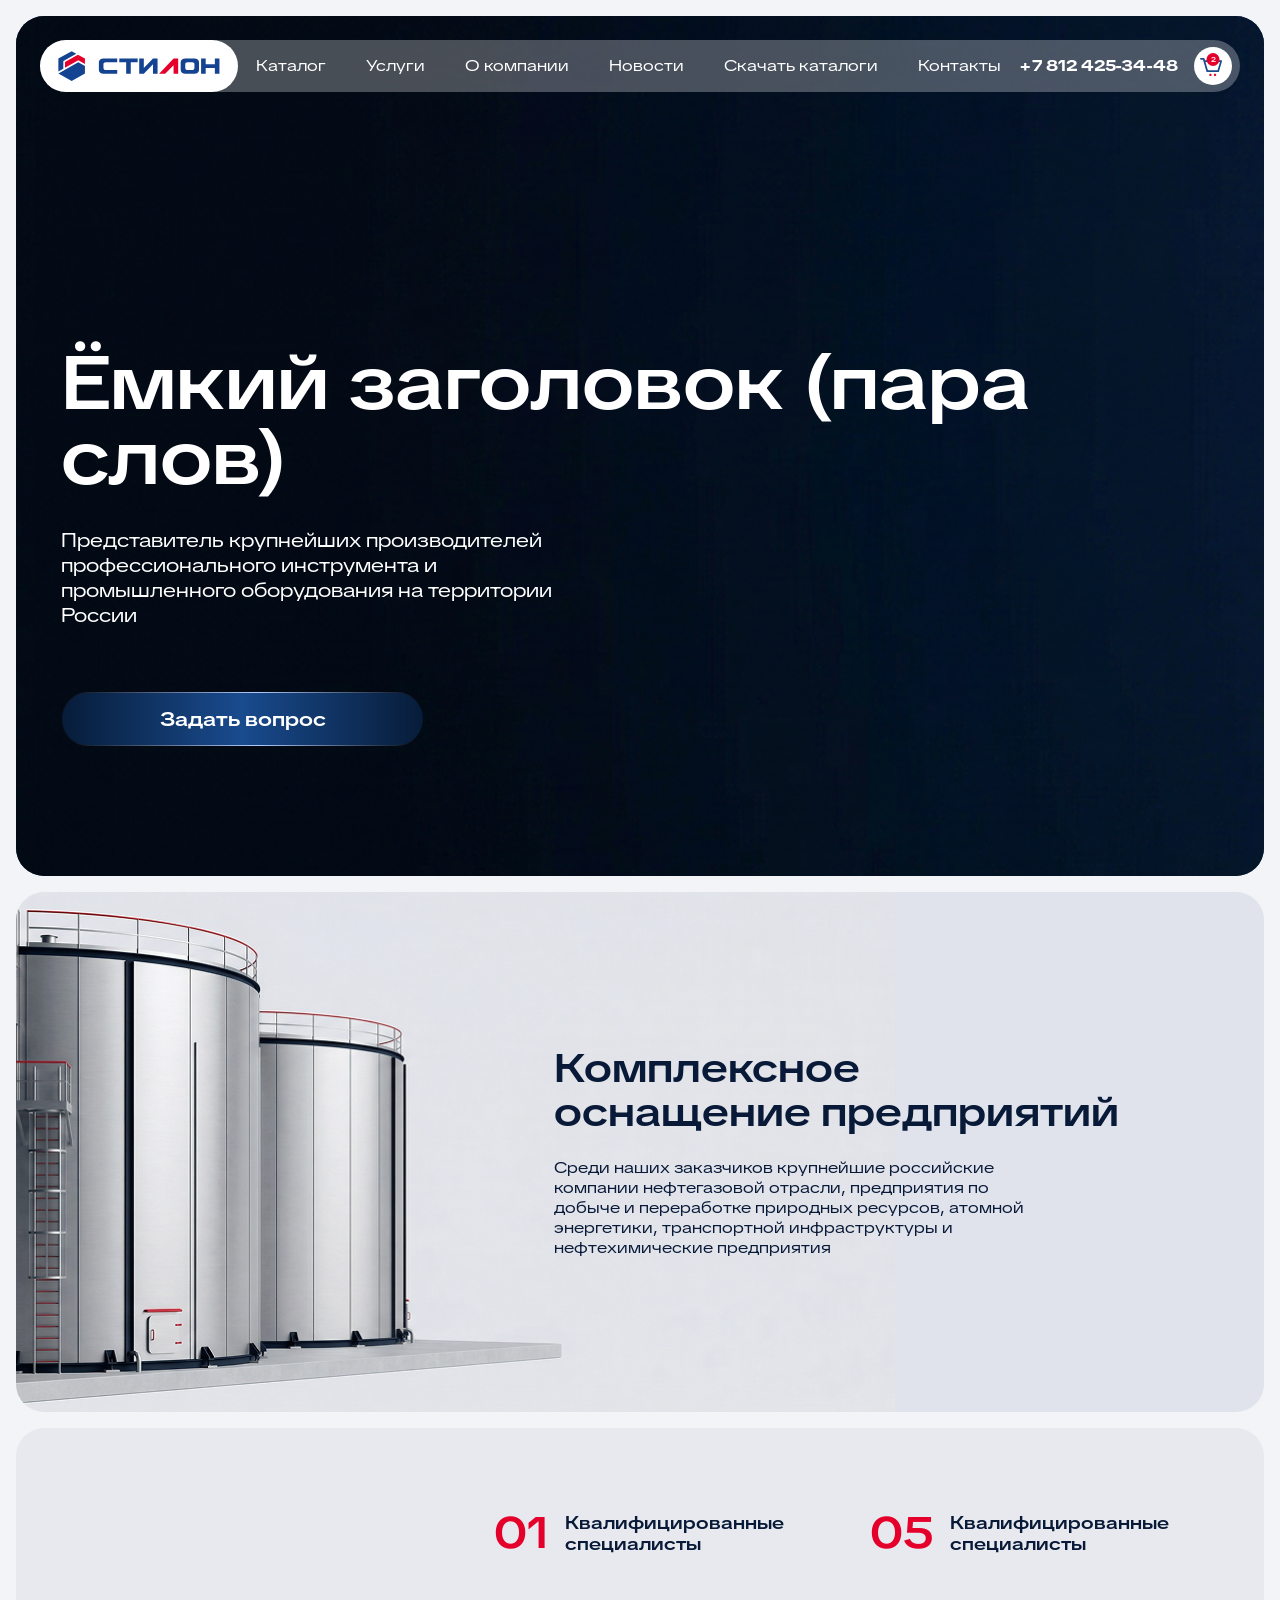
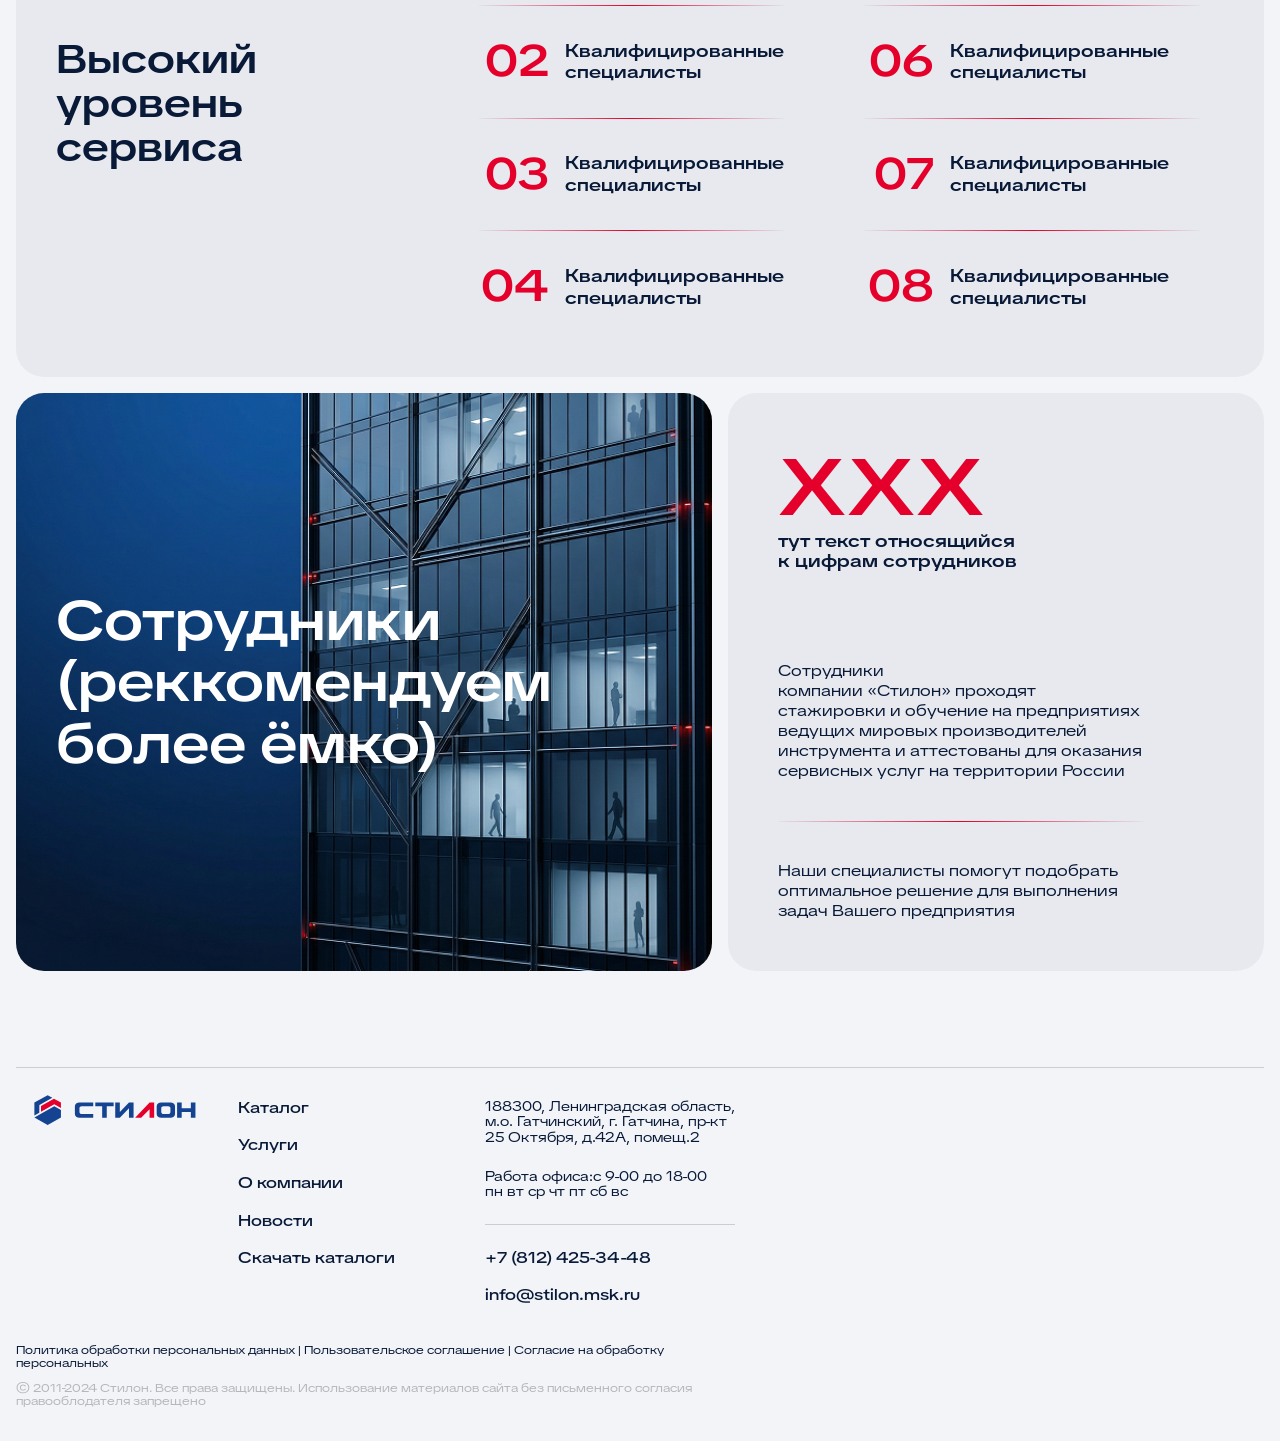
==== commit 545d2c15: "feat: каталог категории, меню в шапке" ====
--- a/about.html
+++ b/about.html
@@ -5,7 +5,7 @@
     <meta charset="UTF-8">
     <meta name="viewport" content="width=device-width, initial-scale=1.0">
     <link rel="stylesheet" href="./scss/main.css">
-    <title>Главная</title>
+    <title>О компании</title>
 </head>
 
 <body>
--- a/scss/main.css
+++ b/scss/main.css
@@ -11,7 +11,7 @@
   --btn-bg-primary: linear-gradient(90deg, #071C39 0%, #194B8E 49.52%, #071C39 100%);
   --btn-bg-secondary: linear-gradient(90deg, #AC0121 0%, #E4002B 49.52%, #AC0121 100%);
   --font-primary: 'TikTok Sans', sans-serif;
-  --container: 1440px;
+  --container: 2200px;
   --pad: 16px;
 }
 
@@ -532,19 +532,28 @@
   padding: 16px 0 0 0;
   z-index: 99;
 }
-.header.is-white .header__inner {
+.header--white .header__inner {
   background: rgba(133, 137, 148, 0.3607843137);
 }
-.header.is-white .header__logo {
+.header--white .header__logo {
   background-color: transparent;
 }
-.header.is-white .header__logo .logo-white {
+.header--white .header__logo .logo-white {
   display: block;
 }
-.header.is-white .header__logo .logo-primary {
+.header--white .header__logo .logo-primary {
   display: none;
 }
+.header--open-catalog .header__inner {
+  border-radius: 40px 40px 0 0;
+}
+.header--open-catalog .header__catalog {
+  opacity: 1;
+  visibility: visible;
+  pointer-events: all;
+}
 .header__wrapper {
+  position: relative;
   padding: 24px;
 }
 @media screen and (max-width: 767.98px) {
@@ -561,6 +570,7 @@
   border-radius: 40px;
   backdrop-filter: blur(35px);
   padding: 0 8px 0 0;
+  transition: 0.4s ease-in-out;
 }
 @media screen and (max-width: 767.98px) {
   .header__inner {
@@ -689,6 +699,61 @@
     top: 4px;
   }
 }
+.header__catalog {
+  position: absolute;
+  width: calc(100% - 48px);
+  top: calc(100% - 24px);
+  left: 24px;
+  right: 24px;
+  padding: 32px 20px 24px;
+  background-color: rgba(243, 244, 248, 0.2901960784);
+  border-radius: 0 0 40px 40px;
+  backdrop-filter: blur(35px);
+  opacity: 0;
+  visibility: hidden;
+  pointer-events: none;
+  transition: 0.4s ease-in-out;
+}
+.header__catalog-grid {
+  display: grid;
+  grid-template-columns: repeat(15, 1fr);
+  gap: 16px;
+}
+.header__catalog-block {
+  grid-column: span 3;
+  display: flex;
+  flex-direction: column;
+  align-items: flex-start;
+  justify-content: space-between;
+  gap: 12px;
+  padding: 24px;
+  background-color: var(--color-white);
+  border-radius: 24px;
+}
+.header__catalog-block--xl {
+  grid-column: span 5;
+}
+.header__catalog-block-title {
+  font-size: 18px;
+  line-height: 1.1;
+  font-weight: 600;
+}
+.header__catalog-block-icon {
+  display: flex;
+  align-items: center;
+  justify-content: center;
+  width: 32px;
+  height: 32px;
+  margin-left: auto;
+  border-radius: 50%;
+  background: linear-gradient(90deg, #071C39 0%, #194B8E 49.52%, #071C39 100%);
+}
+.header__catalog-block-icon::before {
+  content: "";
+  width: 32px;
+  height: 32px;
+  background: url("../../img/icons/arrow-right.svg") center center/32px no-repeat;
+}
 
 .footer {
   padding-top: 80px;
@@ -1050,8 +1115,174 @@
   background-color: var(--color-black-25);
 }
 
+.form-radios {
+  display: flex;
+  align-items: center;
+  gap: 12px 24px;
+  flex-wrap: wrap;
+}
+@media screen and (max-width: 767.98px) {
+  .form-radios {
+    gap: 12px 16px;
+  }
+}
+
+.form-radio {
+  position: relative;
+}
+.form-radio input {
+  position: absolute;
+  top: 0;
+  left: 0;
+  opacity: 0;
+  visibility: hidden;
+}
+.form-radio input:checked + label {
+  color: var(--color-red);
+}
+.form-radio input:checked + label::before {
+  background: linear-gradient(90deg, #AC0121 0%, #E4002B 49.52%, #AC0121 100%);
+}
+.form-radio label {
+  display: inline-flex;
+  align-items: center;
+  gap: 8px;
+  font-size: 20px;
+  line-height: 1.1;
+  color: var(--color-black-25);
+  cursor: pointer;
+}
+@media screen and (max-width: 767.98px) {
+  .form-radio label {
+    font-size: 14px;
+  }
+}
+.form-radio label::before {
+  content: "";
+  width: 20px;
+  height: 20px;
+  border-radius: 50%;
+  background: currentColor;
+}
+@media screen and (max-width: 767.98px) {
+  .form-radio label::before {
+    width: 16px;
+    height: 16px;
+  }
+}
+
+.counter {
+  display: flex;
+  align-items: center;
+  gap: 8px;
+}
+.counter__btn {
+  display: flex;
+  align-items: center;
+  justify-content: center;
+  width: 35px;
+  height: 35px;
+  flex-shrink: 0;
+  background-color: rgba(133, 137, 148, 0.3607843137);
+  border-radius: 50%;
+  border: none;
+  outline: none;
+  -webkit-user-select: none;
+     -moz-user-select: none;
+          user-select: none;
+  cursor: pointer;
+  transition: background-color 0.25s ease-in-out, color 0.25s ease-in-out;
+}
+@media (any-hover: hover) {
+  .counter__btn:hover {
+    background-color: var(--color-primary);
+    color: var(--color-white);
+  }
+}
+.counter__btn--minus::before {
+  content: "";
+  width: 35px;
+  height: 35px;
+  mask: url("../../img/icons/minus.svg") center center/35px no-repeat;
+  -webkit-mask: url("../../img/icons/minus.svg") center center/35px no-repeat;
+  background-color: currentColor;
+}
+.counter__btn--plus::before {
+  content: "";
+  width: 35px;
+  height: 35px;
+  mask: url("../../img/icons/plus.svg") center center/35px no-repeat;
+  -webkit-mask: url("../../img/icons/plus.svg") center center/35px no-repeat;
+  background-color: currentColor;
+}
+.counter__input {
+  width: 50px;
+  text-align: center;
+  font-size: 16px;
+  line-height: 1.1;
+  font-weight: 600;
+  flex-shrink: 0;
+  background-color: transparent;
+  color: var(--color-primary);
+  outline: none;
+  border: none;
+}
+
+.contacts-form {
+  display: flex;
+  flex-direction: column;
+  gap: 16px;
+  padding: 32px;
+  background-color: var(--color-white);
+  border-radius: 28px;
+}
+@media screen and (max-width: 991.98px) {
+  .contacts-form {
+    padding: 20px;
+  }
+}
+@media screen and (max-width: 767.98px) {
+  .contacts-form {
+    border-radius: 12px;
+    padding: 16px;
+    gap: 12px;
+  }
+}
+
+.breadcrumbs__list {
+  display: flex;
+  align-items: center;
+  flex-wrap: wrap;
+  gap: 8px 12px;
+}
+.breadcrumbs__item {
+  display: inline-flex;
+  align-items: center;
+  gap: 12px;
+  font-size: 14px;
+  line-height: 1;
+}
+.breadcrumbs__item:not(:first-child) {
+  padding-left: 11px;
+  border-left: 2px solid currentColor;
+}
+.breadcrumbs__link {
+  font-size: 14px;
+  line-height: 1;
+}
+
 .hero {
   padding: 16px 0;
+}
+.hero--md .hero__inner {
+  max-height: unset;
+  height: 100%;
+  min-height: 560px;
+}
+@media screen and (max-width: 767.98px) {
+  .hero--md .hero__inner {
+    min-height: 400px;
+  }
 }
 .hero__inner {
   width: 100%;
@@ -1078,7 +1309,7 @@
   .hero__inner {
     border-radius: 20px;
     justify-content: flex-start;
-    padding: 82px 24px 280px;
+    padding: 82px 20px 40px;
   }
 }
 .hero__img {
@@ -1101,8 +1332,15 @@
   -o-object-fit: cover;
      object-fit: cover;
 }
+.hero__breadcrumbs {
+  margin-bottom: 40px;
+}
+@media screen and (max-width: 767.98px) {
+  .hero__breadcrumbs {
+    margin-bottom: 24px;
+  }
+}
 .hero__title {
-  max-width: 570px;
   margin-bottom: 32px;
 }
 @media screen and (max-width: 767.98px) {
@@ -1681,27 +1919,6 @@
 .contact-us__btn {
   width: 100%;
 }
-.contact-us__form {
-  display: flex;
-  flex-direction: column;
-  gap: 16px;
-  padding: 32px;
-  background-color: var(--color-white);
-  border-radius: 28px;
-}
-@media screen and (max-width: 991.98px) {
-  .contact-us__form {
-    padding: 20px;
-  }
-}
-@media screen and (max-width: 767.98px) {
-  .contact-us__form {
-    border-radius: 0;
-    padding: 0;
-    background-color: transparent;
-    gap: 12px;
-  }
-}
 
 .about-info__inner {
   display: flex;
@@ -2096,24 +2313,1048 @@
   opacity: 0.5;
 }
 
+.hero-page-header__inner {
+  position: relative;
+  padding: 140px 45px 80px;
+  min-height: 385px;
+  background: linear-gradient(180deg, #134391 0%, #081A38 100%);
+  border-radius: 26px;
+  overflow: hidden;
+}
+@media screen and (max-width: 767.98px) {
+  .hero-page-header__inner {
+    padding: 80px 20px 40px 20px;
+    min-height: 250px;
+    border-radius: 16px;
+  }
+}
+.hero-page-header__inner > * {
+  position: relative;
+  z-index: 2;
+}
+.hero-page-header__breadcrumbs {
+  margin-bottom: 40px;
+  color: var(--color-white);
+}
+@media screen and (max-width: 767.98px) {
+  .hero-page-header__breadcrumbs {
+    margin-bottom: 24px;
+  }
+}
+.hero-page-header__title {
+  font-size: 60px;
+  line-height: 1.2;
+  font-weight: 600;
+  color: var(--color-white);
+}
+@media screen and (max-width: 767.98px) {
+  .hero-page-header__title {
+    font-size: 48px;
+    line-height: 1;
+  }
+}
+@media screen and (max-width: 767.98px) {
+  .hero-page-header__title {
+    font-size: 32px;
+    line-height: 1;
+  }
+}
+.hero-page-header__desc {
+  max-width: 980px;
+  margin-top: 24px;
+  font-size: 20px;
+  line-height: 1.2;
+  color: var(--color-white);
+}
+@media screen and (max-width: 767.98px) {
+  .hero-page-header__desc {
+    font-size: 14px;
+  }
+}
+.hero-page-header__bg {
+  position: absolute;
+  inset: 0;
+  display: block;
+  width: 100%;
+  height: 100%;
+  z-index: 1;
+}
+.hero-page-header__bg img {
+  display: block;
+  width: 100%;
+  height: 100%;
+  -o-object-fit: cover;
+     object-fit: cover;
+}
+
 .blog__articles {
   display: grid;
   grid-template-columns: repeat(6, 1fr);
   grid-auto-flow: dense;
   gap: 16px;
 }
+@media screen and (max-width: 991.98px) {
+  .blog__articles {
+    display: flex;
+    flex-direction: column;
+    gap: 16px;
+  }
+}
+@media screen and (max-width: 767.98px) {
+  .blog__articles {
+    gap: 8px;
+  }
+}
 
 .blog-main-article {
   grid-column: span 3;
   grid-row: span 3;
+  display: flex;
+  flex-direction: column;
+  align-items: flex-start;
+  position: relative;
+  padding: 24px;
+  border-radius: 24px;
+  z-index: 1;
+  overflow: hidden;
+}
+@media screen and (max-width: 991.98px) {
+  .blog-main-article {
+    min-height: 400px;
+    padding: 20px;
+    border-radius: 16px;
+  }
+}
+.blog-main-article__bg {
+  position: absolute;
+  inset: 0;
+  z-index: -1;
+  display: block;
+  width: 100%;
+  height: 100%;
+}
+.blog-main-article__bg img {
+  display: block;
+  width: 100%;
+  height: 100%;
+}
+.blog-main-article__date {
+  font-size: 16px;
+  line-height: 1.32;
+  margin-bottom: 24px;
+  color: var(--color-white);
+}
+@media screen and (max-width: 767.98px) {
+  .blog-main-article__date {
+    font-size: 14px;
+    margin-bottom: 20px;
+  }
+}
+.blog-main-article__title {
+  font-size: 24px;
+  line-height: 1.1;
+  font-weight: 600;
+  color: var(--color-white);
+  margin-bottom: 12px;
+}
+@media screen and (max-width: 767.98px) {
+  .blog-main-article__title {
+    font-size: 20px;
+  }
+}
+.blog-main-article__desc {
+  font-size: 16px;
+  line-height: 1.32;
+  color: var(--color-white);
+}
+@media screen and (max-width: 767.98px) {
+  .blog-main-article__desc {
+    font-size: 14px;
+  }
+}
+.blog-main-article__btn {
+  display: inline-block;
+  width: auto;
+  font-size: 16px;
+  line-height: 1.1;
+  font-weight: 600;
+  color: var(--color-white);
+  text-align: center;
+  padding: 9px 31px;
+  border-radius: 32px;
+  border: 1px solid var(--color-red);
+  margin-top: auto;
+  margin-left: auto;
+  transition: background-color 0.25s ease-in-out, color 0.25s ease-in-out, border-color 0.25s ease-in-out;
+}
+@media screen and (max-width: 767.98px) {
+  .blog-main-article__btn {
+    width: 100%;
+  }
+}
+@media (any-hover: hover) {
+  .blog-main-article__btn:hover {
+    background-color: var(--color-red);
+    color: var(--color-white);
+  }
 }
 
 .blog-article {
   grid-column: span 2;
+  display: grid;
+  grid-template-columns: 1fr auto;
+  gap: 12px;
+  align-items: flex-start;
+  padding: 24px;
+  border-radius: 24px;
+  background-color: #E8E9EE;
+}
+@media screen and (max-width: 1199.98px) {
+  .blog-article {
+    grid-column: span 3;
+  }
+}
+@media screen and (max-width: 991.98px) {
+  .blog-article {
+    padding: 20px;
+    border-radius: 16px;
+  }
+}
+@media screen and (max-width: 767.98px) {
+  .blog-article {
+    display: flex;
+    flex-direction: column;
+  }
 }
 .blog-article--span-3 {
   grid-column: span 3;
 }
 .blog-article--row-2 {
   grid-row: span 2;
+}
+.blog-article__info {
+  display: flex;
+  flex-direction: column;
+  align-items: flex-start;
+}
+.blog-article__date {
+  font-size: 16px;
+  line-height: 1.32;
+  margin-bottom: 24px;
+}
+@media screen and (max-width: 767.98px) {
+  .blog-article__date {
+    font-size: 14px;
+    margin-bottom: 20px;
+  }
+}
+.blog-article__title {
+  font-size: 20px;
+  line-height: 1.1;
+  font-weight: 600;
+  margin-bottom: 12px;
+}
+@media screen and (max-width: 767.98px) {
+  .blog-article__title {
+    font-size: 16px;
+  }
+}
+.blog-article__desc {
+  font-size: 14px;
+  line-height: 1.32;
+}
+.blog-article__btn {
+  display: inline-block;
+  width: auto;
+  font-size: 16px;
+  line-height: 1.1;
+  font-weight: 600;
+  text-align: center;
+  padding: 9px 31px;
+  border-radius: 32px;
+  border: 1px solid rgba(133, 137, 148, 0.3607843137);
+  transition: background-color 0.25s ease-in-out, color 0.25s ease-in-out, border-color 0.25s ease-in-out;
+}
+@media screen and (max-width: 767.98px) {
+  .blog-article__btn {
+    width: 100%;
+  }
+}
+@media (any-hover: hover) {
+  .blog-article__btn:hover {
+    background-color: var(--color-red);
+    border-color: var(--color-red);
+    color: var(--color-white);
+  }
+}
+
+.article__inner {
+  width: 100%;
+  display: flex;
+  align-items: flex-start;
+  padding: 50px 40px 40px;
+  background-color: #E8E9EE;
+  border-radius: 24px;
+}
+@media screen and (max-width: 1199.98px) {
+  .article__inner {
+    flex-direction: column;
+    gap: 24px;
+    padding: 32px 20px 20px;
+    border-radius: 16px;
+  }
+}
+.article__head {
+  max-width: 490px;
+  width: 100%;
+  padding-right: 100px;
+}
+.article__title {
+  font-size: 32px;
+  line-height: 1.1;
+}
+@media screen and (max-width: 1199.98px) {
+  .article__title {
+    font-size: 24px;
+  }
+}
+.article__desc {
+  position: relative;
+  width: 100%;
+  padding-left: 40px;
+}
+@media screen and (max-width: 1199.98px) {
+  .article__desc {
+    padding-left: 0;
+  }
+}
+.article__desc p {
+  margin: 0;
+}
+.article__desc p:not(:last-child) {
+  margin-bottom: 16px;
+}
+.article__desc::before {
+  content: "";
+  position: absolute;
+  top: 0;
+  left: 0;
+  width: 1px;
+  height: 100%;
+  background: linear-gradient(90deg, #E0E3EB 0%, #E4002B 50%, #E0E3EB 100%);
+}
+@media screen and (max-width: 1199.98px) {
+  .article__desc::before {
+    display: none;
+  }
+}
+
+.cart__inner {
+  display: grid;
+  grid-template-columns: 4.2fr 9.5fr;
+  gap: 24px;
+}
+@media screen and (max-width: 1199.98px) {
+  .cart__inner {
+    grid-template-columns: 1fr;
+  }
+}
+.cart__head {
+  padding: 40px;
+  color: var(--color-white);
+  background: linear-gradient(180deg, #134391 0%, #081A38 100%);
+  min-height: 560px;
+  border-radius: 24px;
+  overflow: hidden;
+}
+@media screen and (max-width: 1199.98px) {
+  .cart__head {
+    min-height: unset;
+  }
+}
+@media screen and (max-width: 767.98px) {
+  .cart__head {
+    padding: 20px;
+    border-radius: 16px;
+  }
+}
+.cart__head-title {
+  font-size: 24px;
+  line-height: 1.1;
+  font-weight: 600;
+  margin-bottom: 24px;
+}
+.cart__head-desc {
+  font-size: 18px;
+  line-height: 1.1;
+}
+@media screen and (max-width: 767.98px) {
+  .cart__head-desc {
+    font-size: 14px;
+  }
+}
+.cart__head-desc p {
+  margin: 0;
+}
+.cart__head-desc p:not(:last-child) {
+  margin-bottom: 16px;
+}
+.cart__main {
+  width: 100%;
+  display: flex;
+  flex-direction: column;
+  align-items: flex-start;
+  gap: 40px;
+  justify-content: space-between;
+  padding: 24px;
+  background-color: #E8E9EE;
+  border-radius: 24px;
+}
+@media screen and (max-width: 767.98px) {
+  .cart__main {
+    gap: 24px;
+    background-color: transparent;
+    padding: 0;
+  }
+}
+.cart__btn {
+  max-width: 360px;
+  width: 100%;
+  margin-left: auto;
+}
+@media screen and (max-width: 767.98px) {
+  .cart__btn {
+    max-width: 100%;
+  }
+}
+
+.cart-table {
+  width: 100%;
+}
+.cart-table__head {
+  width: 100%;
+  display: grid;
+  grid-template-columns: 2fr 8fr 200px 45px;
+  gap: 40px;
+  align-items: center;
+  padding: 12px 17px;
+}
+@media screen and (max-width: 767.98px) {
+  .cart-table__head {
+    display: none;
+  }
+}
+.cart-table__head-cell {
+  font-size: 14px;
+  line-height: 1.1;
+  text-transform: uppercase;
+}
+.cart-table__row {
+  width: 100%;
+  display: grid;
+  grid-template-columns: 2fr 8fr 200px 45px;
+  gap: 40px;
+  align-items: center;
+  padding: 12px 17px;
+  background-color: #E0E3EB;
+  border-radius: 32px;
+}
+@media screen and (max-width: 1199.98px) {
+  .cart-table__row {
+    grid-template-columns: 2fr 8fr 120px 45px;
+  }
+}
+@media screen and (max-width: 767.98px) {
+  .cart-table__row {
+    grid-template-columns: 140px 1fr;
+    gap: 12px 8px;
+    padding: 20px;
+    border-radius: 16px;
+  }
+}
+.cart-table__row:not(:last-child) {
+  margin-bottom: 16px;
+}
+@media screen and (max-width: 767.98px) {
+  .cart-table__row:not(:last-child) {
+    margin-bottom: 12px;
+  }
+}
+.cart-table__title, .cart-table__code {
+  font-size: 16px;
+  line-height: 1.1;
+  font-weight: 600;
+}
+@media screen and (max-width: 767.98px) {
+  .cart-table__title, .cart-table__code {
+    grid-column: span 2;
+  }
+}
+.cart-table__actions {
+  display: flex;
+  align-items: center;
+  justify-content: center;
+}
+@media screen and (max-width: 767.98px) {
+  .cart-table__actions {
+    justify-content: flex-end;
+  }
+}
+.cart-table__remove {
+  width: 35px;
+  height: 35px;
+  display: flex;
+  align-items: center;
+  justify-content: center;
+  background-color: transparent;
+  color: var(--color-primary);
+  border: none;
+  outline: none;
+  padding: 0;
+  border-radius: 50%;
+  cursor: pointer;
+  transition: background-color 0.25s ease-in-out, color 0.25s ease-in-out;
+}
+@media (any-hover: hover) {
+  .cart-table__remove:hover {
+    background-color: var(--color-primary);
+    color: var(--color-white);
+  }
+}
+.cart-table__remove::before {
+  content: "";
+  width: 15px;
+  height: 19px;
+  mask: url("../../img/icons/trash.svg") center center/15px no-repeat;
+  -webkit-mask: url("../../img/icons/trash.svg") center center/15px no-repeat;
+  background-color: currentColor;
+}
+
+.order__inner {
+  display: grid;
+  grid-template-columns: 0.8fr 1fr;
+  gap: 40px;
+  padding: 30px;
+  background: linear-gradient(180deg, #134391 0%, #081A38 100%);
+  border-radius: 24px;
+  overflow: hidden;
+}
+@media screen and (max-width: 1199.98px) {
+  .order__inner {
+    padding: 24px;
+    border-radius: 20px;
+    grid-template-columns: 1fr;
+    gap: 24px;
+  }
+}
+.order__table {
+  color: var(--color-white);
+}
+.order__table-head {
+  display: grid;
+  grid-template-columns: 80px 10fr 100px;
+  align-items: center;
+  gap: 12px;
+  padding: 12px 17px;
+}
+@media screen and (max-width: 767.98px) {
+  .order__table-head {
+    display: none;
+  }
+}
+.order__table-head-cell {
+  font-size: 14px;
+  line-height: 1.1;
+  text-transform: uppercase;
+}
+.order__table-body {
+  display: flex;
+  flex-direction: column;
+  gap: 12px;
+}
+.order__table-row {
+  display: grid;
+  grid-template-columns: 80px 10fr 100px;
+  align-items: center;
+  gap: 12px;
+  padding: 12px 17px;
+  border-radius: 32px;
+  background-color: rgba(224, 227, 235, 0.5019607843);
+}
+@media screen and (max-width: 767.98px) {
+  .order__table-row {
+    grid-template-columns: 1fr 80px;
+    padding: 20px;
+    border-radius: 16px;
+  }
+}
+.order__table-row-cell {
+  font-size: 14px;
+  line-height: 1.1;
+  font-weight: 600;
+}
+@media screen and (max-width: 767.98px) {
+  .order__table-row-cell:nth-of-type(1) {
+    grid-column: 1/2;
+  }
+  .order__table-row-cell:nth-of-type(1) {
+    grid-column: 1/2;
+  }
+  .order__table-row-cell:nth-of-type(3) {
+    grid-column: 2/3;
+    grid-row: 1/3;
+    text-align: right;
+  }
+}
+
+.services {
+  overflow: hidden;
+}
+.services__inner {
+  display: grid;
+  align-items: flex-start;
+  grid-template-columns: 280px 1fr;
+  gap: 16px;
+}
+@media screen and (max-width: 991.98px) {
+  .services__inner {
+    grid-template-columns: 1fr;
+  }
+}
+.services__nav {
+  display: flex;
+  flex-direction: column;
+  align-items: flex-start;
+  gap: 12px;
+}
+@media screen and (max-width: 991.98px) {
+  .services__nav {
+    max-width: 100%;
+    flex-direction: row;
+    align-items: center;
+    overflow-x: auto;
+  }
+  .services__nav::-webkit-scrollbar {
+    display: none;
+  }
+}
+.services__nav-link {
+  display: block;
+  width: 100%;
+  padding: 32px;
+  font-size: 16px;
+  line-height: 1.1;
+  font-weight: 600;
+  color: rgba(0, 0, 0, 0.5019607843);
+  background: #E8E9EE;
+  border-radius: 24px;
+  transition: 0.25s ease-in-out;
+}
+@media screen and (max-width: 991.98px) {
+  .services__nav-link {
+    padding: 20px;
+    font-size: 14px;
+    border-radius: 12px;
+    width: 200px;
+    flex-shrink: 0;
+  }
+}
+.services__nav-link.is-active {
+  background: linear-gradient(180deg, #134391 0%, #081A38 100%);
+  color: var(--color-white);
+}
+@media (any-hover: hover) {
+  .services__nav-link:hover {
+    background: var(--color-primary);
+    color: var(--color-white);
+  }
+}
+
+.working-place {
+  display: flex;
+  flex-direction: column;
+  gap: 16px;
+}
+.working-place__head {
+  display: grid;
+  grid-template-columns: 2fr 8fr;
+  gap: 32px;
+  padding: 32px;
+  background-color: #E8E9EE;
+  border-radius: 24px;
+}
+@media screen and (max-width: 991.98px) {
+  .working-place__head {
+    grid-template-columns: 1fr;
+    gap: 20px;
+    padding: 20px;
+    border-radius: 16px;
+  }
+}
+.working-place__head-title {
+  font-size: 32px;
+  line-height: 1.1;
+  font-weight: 600;
+}
+@media screen and (max-width: 991.98px) {
+  .working-place__head-title {
+    font-size: 24px;
+  }
+}
+.working-place__head-desc {
+  font-size: 20px;
+  line-height: 1.1;
+}
+@media screen and (max-width: 991.98px) {
+  .working-place__head-desc {
+    font-size: 14px;
+  }
+}
+.working-place__main {
+  display: grid;
+  grid-template-columns: 1fr 1.3fr;
+  gap: 16px;
+}
+@media screen and (max-width: 1279.98px) {
+  .working-place__main {
+    grid-template-columns: 1fr;
+  }
+}
+.working-place__main-info {
+  padding: 24px;
+  background-color: #E8E9EE;
+  border-radius: 24px;
+}
+@media screen and (max-width: 991.98px) {
+  .working-place__main-info {
+    padding: 20px;
+    border-radius: 16px;
+  }
+}
+.working-place__main-info-title {
+  font-size: 24px;
+  line-height: 1.1;
+  font-weight: 600;
+  margin-bottom: 20px;
+}
+@media screen and (max-width: 991.98px) {
+  .working-place__main-info-title {
+    font-size: 20px;
+  }
+}
+.working-place__main-info-list {
+  max-width: 240px;
+  display: flex;
+  flex-direction: column;
+  align-items: flex-start;
+  gap: 16px;
+}
+@media screen and (max-width: 991.98px) {
+  .working-place__main-info-list {
+    gap: 12px;
+  }
+}
+.working-place__main-info-list-item {
+  position: relative;
+  padding-left: 24px;
+  min-height: 22px;
+}
+.working-place__main-info-list-item::before {
+  content: "";
+  width: 12px;
+  height: 12px;
+  background: url("../../img/icons/list-marker.svg") center center/contain no-repeat;
+  position: absolute;
+  top: 5px;
+  left: 5px;
+}
+.working-place__main-content {
+  display: flex;
+  flex-direction: column;
+  padding: 24px;
+  border-radius: 24px;
+  overflow: hidden;
+  background: linear-gradient(180deg, #134391 0%, #081A38 100%);
+}
+@media screen and (max-width: 991.98px) {
+  .working-place__main-content {
+    padding: 20px;
+    border-radius: 16px;
+  }
+}
+.working-place__main-content-title {
+  font-size: 24px;
+  line-height: 1.1;
+  color: var(--color-white);
+  margin-bottom: 24px;
+}
+@media screen and (max-width: 991.98px) {
+  .working-place__main-content-title {
+    font-size: 20px;
+  }
+}
+.working-place__main-content-title span {
+  display: block;
+  font-weight: 600;
+  margin-bottom: 12px;
+}
+.working-place__main-content-desc {
+  font-size: 16px;
+  line-height: 1.2;
+  font-weight: 600;
+  color: var(--color-white);
+  margin-bottom: 40px;
+}
+@media screen and (max-width: 991.98px) {
+  .working-place__main-content-desc {
+    font-size: 14px;
+    margin-bottom: 32px;
+  }
+}
+.working-place__main-content-btn {
+  max-width: 450px;
+  width: 100%;
+  margin-top: auto;
+  margin-left: auto;
+}
+.working-place__desc {
+  padding: 32px;
+  font-size: 16px;
+  line-height: 1.32;
+  background-color: #E8E9EE;
+  border-radius: 24px;
+}
+@media screen and (max-width: 991.98px) {
+  .working-place__desc {
+    padding: 20px;
+    border-radius: 16px;
+    font-size: 14px;
+  }
+}
+.working-place__gallery {
+  display: grid;
+  grid-template-columns: repeat(3, 1fr);
+  gap: 16px;
+  padding: 32px;
+  background-color: #E8E9EE;
+  border-radius: 24px;
+}
+@media screen and (max-width: 991.98px) {
+  .working-place__gallery {
+    grid-template-columns: repeat(2, 1fr);
+    gap: 8px;
+    padding: 20px;
+    border-radius: 16px;
+  }
+}
+.working-place__gallery-item {
+  display: flex;
+  align-items: center;
+  justify-content: center;
+  background-color: var(--color-white);
+  border-radius: 24px;
+}
+@media screen and (max-width: 991.98px) {
+  .working-place__gallery-item {
+    border-radius: 16px;
+  }
+}
+
+.catalog-categories__inner {
+  padding: 40px 45px 60px;
+  background-color: var(--color-grey);
+  border-radius: 24px;
+}
+@media screen and (max-width: 767.98px) {
+  .catalog-categories__inner {
+    padding: 20px;
+    border-radius: 20px;
+  }
+}
+.catalog-categories__nav {
+  display: flex;
+  align-items: center;
+  gap: 16px 32px;
+  flex-wrap: wrap;
+  margin-bottom: 32px;
+}
+.catalog-categories__nav-title {
+  font-size: 20px;
+  line-height: 1.2;
+}
+@media screen and (max-width: 767.98px) {
+  .catalog-categories__nav-title {
+    font-size: 16px;
+  }
+}
+.catalog-categories__nav-list {
+  display: flex;
+  align-items: center;
+  gap: 20px;
+  flex-wrap: wrap;
+}
+@media screen and (max-width: 767.98px) {
+  .catalog-categories__nav-list {
+    gap: 12px;
+  }
+}
+.catalog-categories__nav-link {
+  padding: 15px 23px;
+  border: 1px solid var(--color-border);
+  border-radius: 32px;
+  font-size: 14px;
+  line-height: 1.1;
+  font-weight: 600;
+  transition: background-color 0.25s ease-in-out, color 0.25s ease-in-out, border-color 0.25s ease-in-out;
+}
+@media screen and (max-width: 767.98px) {
+  .catalog-categories__nav-link {
+    padding: 11px 15px;
+  }
+}
+@media (any-hover: hover) {
+  .catalog-categories__nav-link:hover {
+    background-color: var(--color-primary-100);
+    color: var(--color-white);
+    border-color: var(--color-primary-100);
+  }
+}
+.catalog-categories__search {
+  position: relative;
+  margin-bottom: 32px;
+}
+.catalog-categories__search-icon {
+  position: absolute;
+  width: 39px;
+  height: 39px;
+  inset: 8px auto 8px 8px;
+  border-radius: 50%;
+  background-color: rgba(243, 244, 248, 0.431372549);
+  backdrop-filter: blur(23px);
+  border-radius: 50%;
+  display: flex;
+  align-items: center;
+  justify-content: center;
+}
+.catalog-categories__search-icon::before {
+  content: "";
+  display: block;
+  width: 18px;
+  height: 18px;
+  mask: url("../../img/icons/search.svg") center center/18px no-repeat;
+  -webkit-mask: url("../../img/icons/search.svg") center center/18px no-repeat;
+  background-color: var(--color-white);
+}
+.catalog-categories__search-input {
+  display: block;
+  width: 100%;
+  padding: 16px 40px 16px 68px;
+  height: 55px;
+  font-size: 20px;
+  line-height: 1.1;
+  font-weight: 600;
+  color: var(--color-white);
+  background: linear-gradient(90deg, #071C39 0%, #194B8E 49.52%, #071C39 100%);
+  border: none;
+  border-radius: 32px;
+}
+.catalog-categories__search-input::-moz-placeholder {
+  font-size: 20px;
+  line-height: 1.1;
+  font-weight: 600;
+  color: var(--color-white);
+}
+.catalog-categories__search-input::placeholder {
+  font-size: 20px;
+  line-height: 1.1;
+  font-weight: 600;
+  color: var(--color-white);
+}
+.catalog-categories__search-input:focus::-moz-placeholder {
+  opacity: 0;
+}
+.catalog-categories__search-input:focus::placeholder {
+  opacity: 0;
+}
+.catalog-categories__items {
+  display: grid;
+  grid-template-columns: repeat(3, 1fr);
+  gap: 16px;
+}
+@media screen and (max-width: 1023.98px) {
+  .catalog-categories__items {
+    grid-template-columns: repeat(2, 1fr);
+  }
+}
+@media screen and (max-width: 559.98px) {
+  .catalog-categories__items {
+    grid-template-columns: 100%;
+  }
+}
+.catalog-categories__item {
+  position: relative;
+  width: 100%;
+  min-height: 280px;
+  padding: 24px;
+  border-radius: 24px;
+  background-color: var(--color-white);
+  overflow: hidden;
+  z-index: 1;
+  transition: transform 0.25s ease-in-out, box-shadow 0.25s ease-in-out;
+}
+@media screen and (max-width: 559.98px) {
+  .catalog-categories__item {
+    min-height: 180px;
+    padding: 20px;
+    border-radius: 20px;
+  }
+}
+@media (any-hover: hover) {
+  .catalog-categories__item:hover {
+    box-shadow: 0px 0px 32px 17px rgba(94, 125, 178, 0.1019607843);
+    transform: scale(1.02);
+  }
+}
+.catalog-categories__item--wide {
+  grid-column: span 3;
+}
+@media screen and (max-width: 1023.98px) {
+  .catalog-categories__item--wide {
+    grid-column: span 2;
+  }
+}
+@media screen and (max-width: 559.98px) {
+  .catalog-categories__item--wide {
+    grid-column: span 1;
+  }
+}
+.catalog-categories__item--secondary {
+  min-height: 180px;
+}
+.catalog-categories__item-title {
+  font-size: 20px;
+  line-height: 1.1;
+  font-weight: 600;
+}
+.catalog-categories__item-img {
+  display: block;
+  max-width: 420px;
+  width: 100%;
+  height: 100%;
+  position: absolute;
+  bottom: 0;
+  right: 0;
+  z-index: -1;
+}
+@media screen and (max-width: 559.98px) {
+  .catalog-categories__item-img {
+    max-width: 240px;
+  }
+}
+.catalog-categories__item-img img {
+  display: block;
+  width: 100%;
+  height: 100%;
+  -o-object-fit: cover;
+     object-fit: cover;
 }/*# sourceMappingURL=main.css.map */
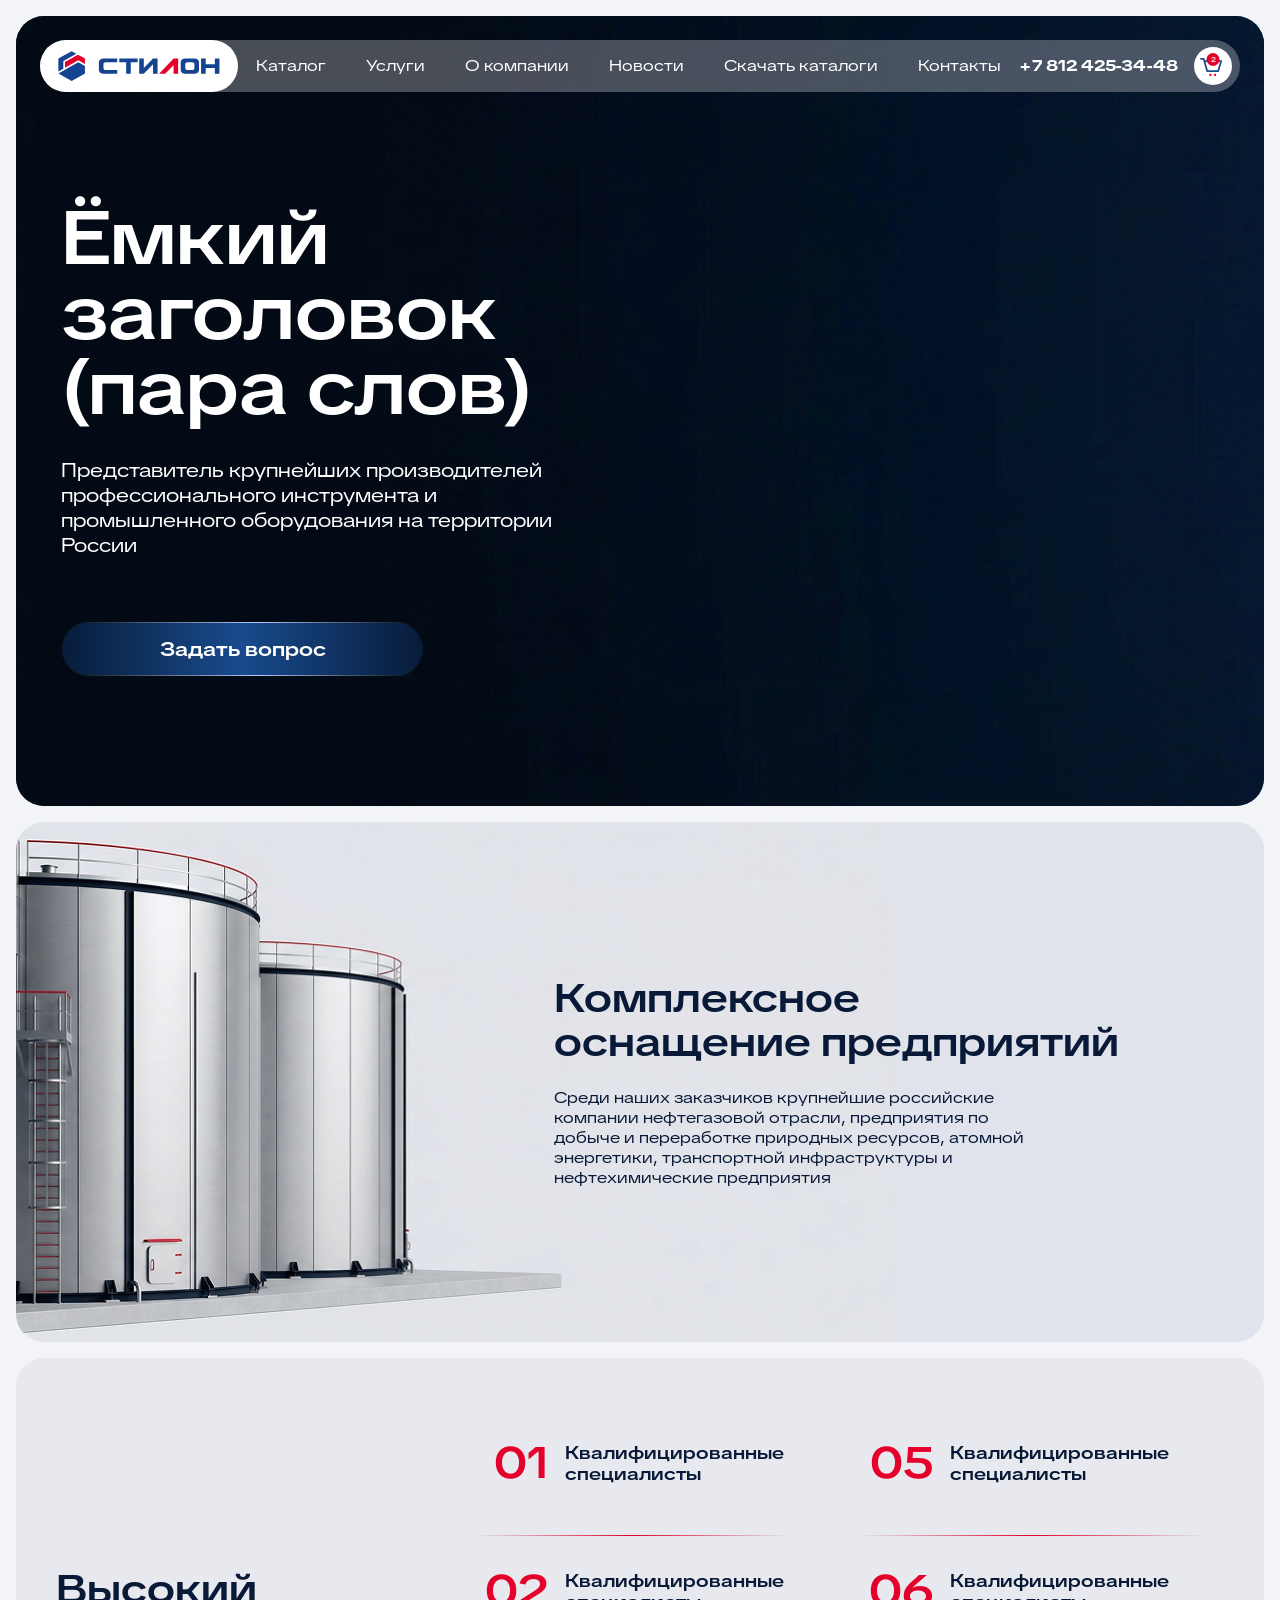
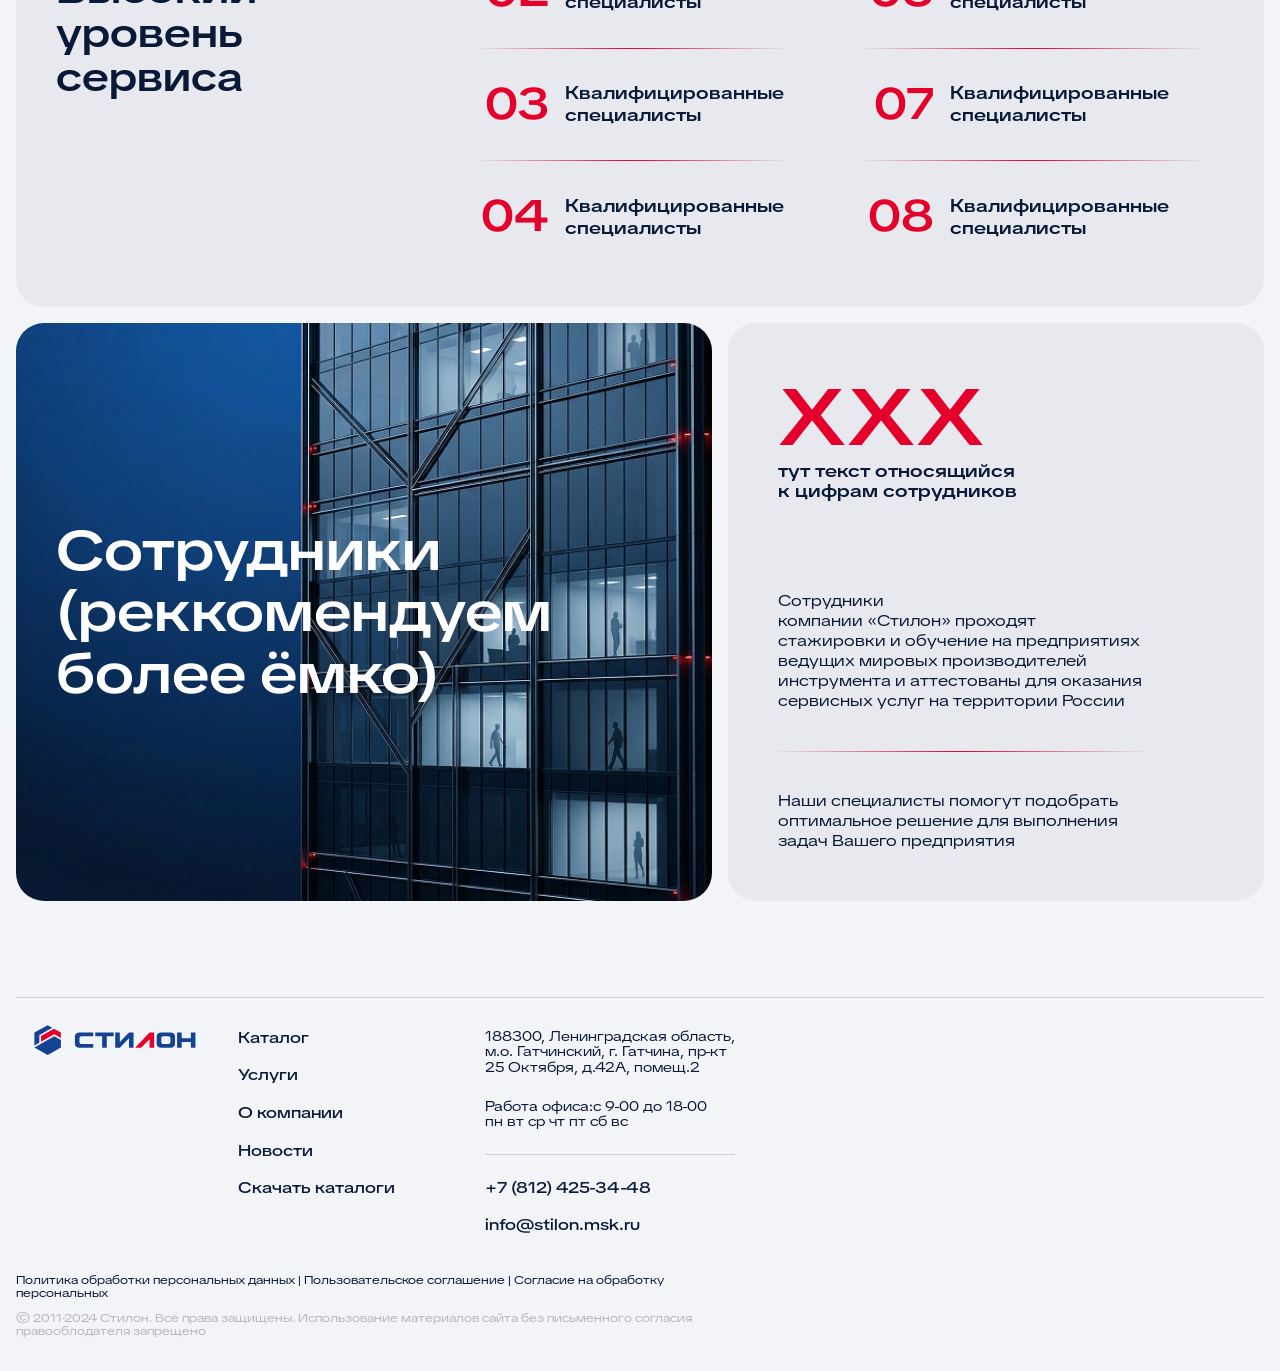
==== commit 9b52b49d: "feat: правки" ====
--- a/about.html
+++ b/about.html
@@ -76,7 +76,7 @@
                         <source srcset="./img/about/hero-sm.png" media="(max-width: 767.98px)">
                         <img src="./img/about/hero.png" alt="">
                     </picture>
-                    <h1 class="hero__title h1">Ёмкий заголовок (пара слов)</h1>
+                    <h1 class="hero__title h1">Ёмкий <br> заголовок <br> (пара слов)</h1>
                     <div class="hero__desc">
                         Представитель крупнейших производителей профессионального инструмента и промышленного
                         оборудования на территории России
--- a/scss/main.css
+++ b/scss/main.css
@@ -729,6 +729,12 @@
   padding: 24px;
   background-color: var(--color-white);
   border-radius: 24px;
+  transition: background-color 0.25s ease-in-out;
+}
+@media (any-hover: hover) {
+  .header__catalog-block:hover {
+    background-color: var(--color-grey);
+  }
 }
 .header__catalog-block--xl {
   grid-column: span 5;
@@ -752,7 +758,7 @@
   content: "";
   width: 32px;
   height: 32px;
-  background: url("../../img/icons/arrow-right.svg") center center/32px no-repeat;
+  background: url("../img/icons/arrow-right.svg") center center/32px no-repeat;
 }
 
 .footer {
@@ -1056,6 +1062,14 @@
   }
 }
 
+.form-tip {
+  padding-left: 30px;
+  font-size: 12px;
+  line-height: 1.1;
+  color: rgba(0, 0, 0, 0.25);
+  margin-top: 10px;
+}
+
 .form-action {
   display: grid;
   grid-template-columns: 1fr 1.2fr;
@@ -1110,8 +1124,8 @@
   left: 0;
   width: 30px;
   height: 30px;
-  mask: url("../../img/icons/checkbox.svg") center center/30px no-repeat;
-  -webkit-mask: url("../../img/icons/checkbox.svg") center center/30px no-repeat;
+  mask: url("../img/icons/checkbox.svg") center center/30px no-repeat;
+  -webkit-mask: url("../img/icons/checkbox.svg") center center/30px no-repeat;
   background-color: var(--color-black-25);
 }
 
@@ -1203,16 +1217,16 @@
   content: "";
   width: 35px;
   height: 35px;
-  mask: url("../../img/icons/minus.svg") center center/35px no-repeat;
-  -webkit-mask: url("../../img/icons/minus.svg") center center/35px no-repeat;
+  mask: url("../img/icons/minus.svg") center center/35px no-repeat;
+  -webkit-mask: url("../img/icons/minus.svg") center center/35px no-repeat;
   background-color: currentColor;
 }
 .counter__btn--plus::before {
   content: "";
   width: 35px;
   height: 35px;
-  mask: url("../../img/icons/plus.svg") center center/35px no-repeat;
-  -webkit-mask: url("../../img/icons/plus.svg") center center/35px no-repeat;
+  mask: url("../img/icons/plus.svg") center center/35px no-repeat;
+  -webkit-mask: url("../img/icons/plus.svg") center center/35px no-repeat;
   background-color: currentColor;
 }
 .counter__input {
@@ -1271,6 +1285,93 @@
   line-height: 1;
 }
 
+.popup {
+  max-width: 885px;
+  width: 100%;
+  padding: 40px 32px 32px;
+  background-color: var(--color-white);
+  border-radius: 24px;
+}
+@media screen and (max-width: 767.98px) {
+  .popup {
+    padding: 20px;
+    border-radius: 20px;
+  }
+}
+.popup .fancybox-button.fancybox-close-small {
+  display: none;
+}
+.popup__head {
+  display: flex;
+  flex-direction: column;
+  align-items: flex-start;
+  gap: 16px;
+  margin-bottom: 24px;
+  padding-right: 40px;
+}
+.popup__title {
+  font-size: 40px;
+  line-height: 1.1;
+  font-weight: 600;
+}
+@media screen and (max-width: 767.98px) {
+  .popup__title {
+    font-size: 24px;
+  }
+}
+.popup__close {
+  position: absolute;
+  width: 28px;
+  height: 28px;
+  top: 40px;
+  right: 32px;
+  padding: 0;
+  width: 28px;
+  height: 28px;
+  border: none;
+  outline: none;
+  background: transparent;
+  color: unset;
+  background: url("../img/icons/close.svg") center center/contain no-repeat;
+  cursor: pointer;
+}
+@media screen and (max-width: 767.98px) {
+  .popup__close {
+    width: 24px;
+    height: 24px;
+    background-size: 24px;
+    top: 20px;
+    right: 20px;
+  }
+}
+.popup__content .contacts-form {
+  padding: 0;
+}
+
+.popup-add-to-cart {
+  width: 100%;
+  padding-top: 64px;
+}
+@media screen and (max-width: 767.98px) {
+  .popup-add-to-cart {
+    padding-top: 24px;
+  }
+}
+.popup-add-to-cart__action {
+  display: flex;
+  align-items: center;
+  gap: 16px;
+}
+@media screen and (max-width: 767.98px) {
+  .popup-add-to-cart__action {
+    flex-direction: column;
+    gap: 8px;
+  }
+}
+.popup-add-to-cart__btn {
+  flex-grow: 1;
+}
+
 .hero {
   padding: 16px 0;
 }
@@ -1284,10 +1385,13 @@
     min-height: 400px;
   }
 }
+.hero--top .hero__inner {
+  justify-content: flex-start;
+}
 .hero__inner {
   width: 100%;
   height: calc(100vh - 32px);
-  max-height: 860px;
+  max-height: 790px;
   display: flex;
   flex-direction: column;
   align-items: flex-start;
@@ -1555,9 +1659,21 @@
 }
 .main-catalog__list {
   display: grid;
+  grid-auto-flow: dense;
   grid-template-columns: repeat(4, 1fr);
-  grid-auto-rows: 187px;
+  grid-auto-rows: 250px;
   gap: 16px;
+}
+.main-catalog__list.is-active .main-catalog__item--hidden {
+  display: block;
+}
+.main-catalog__list.is-active .main-catalog__brands {
+  display: flex;
+}
+@media screen and (max-width: 1440px) {
+  .main-catalog__list {
+    grid-auto-flow: 187px;
+  }
 }
 @media screen and (max-width: 1279.98px) {
   .main-catalog__list {
@@ -1574,6 +1690,36 @@
     display: flex;
     flex-direction: column;
     gap: 8px;
+  }
+}
+.main-catalog__brands {
+  display: none;
+  flex-direction: column;
+  gap: 10px;
+}
+@media screen and (max-width: 1279.98px) {
+  .main-catalog__brands {
+    grid-column: span 3;
+  }
+}
+@media screen and (max-width: 991.98px) {
+  .main-catalog__brands {
+    grid-column: span 1;
+  }
+}
+.main-catalog__brands-item {
+  display: flex;
+  align-items: center;
+  justify-content: center;
+  width: 100%;
+  height: 100%;
+  border-radius: 24px;
+  background: linear-gradient(180deg, #134391 0%, #081A38 100%);
+}
+@media screen and (max-width: 767.98px) {
+  .main-catalog__brands-item {
+    height: 100px;
+    border-radius: 20px;
   }
 }
 .main-catalog__item {
@@ -1605,6 +1751,9 @@
     box-shadow: 0px 0px 32px 17px rgba(94, 125, 178, 0.1019607843);
   }
 }
+.main-catalog__item--hidden {
+  display: none;
+}
 .main-catalog__item--rowspan-2 {
   grid-row: span 2;
 }
@@ -1618,6 +1767,19 @@
 }
 @media screen and (max-width: 991.98px) {
   .main-catalog__item--colspan-2 {
+    grid-column: unset;
+  }
+}
+.main-catalog__item--colspan-3 {
+  grid-column: span 3;
+}
+@media screen and (max-width: 1279.98px) {
+  .main-catalog__item--colspan-3 {
+    grid-column: span 2;
+  }
+}
+@media screen and (max-width: 991.98px) {
+  .main-catalog__item--colspan-3 {
     grid-column: unset;
   }
 }
@@ -1868,6 +2030,12 @@
   display: grid;
   grid-template-columns: 450px 1fr;
   gap: 32px;
+  padding-left: 45px;
+}
+@media screen and (max-width: 1279.98px) {
+  .contact-us__inner {
+    padding-left: 0;
+  }
 }
 @media screen and (max-width: 991.98px) {
   .contact-us__inner {
@@ -1928,7 +2096,7 @@
   padding: 148px 140px;
   border-radius: 28px;
   overflow: hidden;
-  background: url("../../img/about/about-bnr.png") center right/cover no-repeat;
+  background: url("../img/about/about-bnr.png") center right/cover no-repeat;
 }
 @media screen and (max-width: 991.98px) {
   .about-info__inner {
@@ -2205,6 +2373,218 @@
   width: 100%;
   height: 1px;
   background: linear-gradient(90deg, #E0E3EB 0%, #E4002B 50%, #E0E3EB 100%);
+}
+
+.catalog__inner {
+  display: grid;
+  grid-template-columns: 355px calc(100% - 16px - 355px);
+  gap: 16px;
+}
+@media screen and (max-width: 1279.98px) {
+  .catalog__inner {
+    grid-template-columns: 100%;
+  }
+}
+.catalog__sidebar {
+  width: 335px;
+}
+@media screen and (max-width: 1279.98px) {
+  .catalog__sidebar {
+    width: 100%;
+    padding: 30px 24px;
+    background: linear-gradient(180deg, #134391 0%, #081A38 100%);
+    border-radius: 24px;
+  }
+}
+.catalog__sidebar-inner {
+  display: grid;
+  grid-template-rows: auto 1fr;
+  height: 100%;
+  gap: 16px;
+}
+@media screen and (max-width: 1279.98px) {
+  .catalog__sidebar-inner {
+    display: none;
+  }
+}
+.catalog__sidebar-block {
+  background-color: var(--color-grey);
+  padding: 32px;
+  border-radius: 24px;
+}
+.catalog__links {
+  display: flex;
+  flex-direction: column;
+  align-items: flex-start;
+  gap: 30px;
+}
+@media screen and (max-width: 1279.98px) {
+  .catalog__links {
+    gap: 0px;
+  }
+}
+.catalog__link {
+  font-size: 16px;
+  line-height: 1.1;
+  font-weight: 600;
+  color: rgba(0, 0, 0, 0.5019607843);
+  transition: color 0.25s ease-in-out;
+}
+@media (any-hover: hover) {
+  .catalog__link:hover {
+    color: var(--color-primary-100);
+    text-decoration: underline;
+  }
+}
+.catalog__main {
+  width: 100%;
+  height: 100%;
+}
+
+.catalog-menu__list {
+  display: flex;
+  flex-direction: column;
+  align-items: flex-start;
+  gap: 20px;
+}
+.catalog-menu__item {
+  line-height: 1;
+}
+.catalog-menu__link {
+  font-size: 16px;
+  line-height: 1.1;
+  font-weight: 600;
+}
+@media (any-hover: hover) {
+  .catalog-menu__link:hover {
+    text-decoration: underline;
+  }
+}
+
+.catalog-submenu__list {
+  display: flex;
+  flex-direction: column;
+  align-items: flex-start;
+  margin-top: 24px;
+  gap: 18px;
+  padding-left: 16px;
+  border-left: 1px solid var(--color-border);
+}
+.catalog-submenu__link {
+  font-size: 14px;
+  line-height: 1.1;
+  font-weight: 600;
+}
+.catalog-submenu__link--active {
+  color: var(--color-red);
+}
+@media (any-hover: hover) {
+  .catalog-submenu__link:hover {
+    text-decoration: underline;
+  }
+}
+
+.catalog-subsubmenu__list {
+  display: flex;
+  flex-direction: column;
+  align-items: flex-start;
+  padding-top: 8px;
+  padding-left: 24px;
+}
+.catalog-subsubmenu__link {
+  font-size: 14px;
+  line-height: 1.3;
+}
+@media (any-hover: hover) {
+  .catalog-subsubmenu__link:hover {
+    text-decoration: underline;
+  }
+}
+
+.catalog-sections {
+  width: 100%;
+  height: 100%;
+  padding: 24px;
+  background-color: var(--color-grey);
+  border-radius: 24px;
+}
+@media screen and (max-width: 767.98px) {
+  .catalog-sections {
+    padding: 20px;
+    border-radius: 20px;
+  }
+}
+.catalog-sections__list {
+  display: grid;
+  grid-template-columns: repeat(3, 1fr);
+  gap: 16px;
+}
+@media screen and (max-width: 767.98px) {
+  .catalog-sections__list {
+    grid-template-columns: 100%;
+    gap: 8px;
+  }
+}
+.catalog-sections__item {
+  display: flex;
+  flex-direction: column;
+  align-items: flex-start;
+  background-color: var(--color-white);
+  border-radius: 24px;
+}
+@media screen and (max-width: 767.98px) {
+  .catalog-sections__item {
+    border-radius: 20px;
+  }
+}
+.catalog-sections__item-title {
+  font-size: 20px;
+  line-height: 1.1;
+  font-weight: 600;
+  padding: 32px 32px 16px;
+}
+@media screen and (max-width: 1279.98px) {
+  .catalog-sections__item-title {
+    padding: 20px 20px 16px;
+  }
+}
+@media screen and (max-width: 767.98px) {
+  .catalog-sections__item-title {
+    font-size: 16px;
+  }
+}
+.catalog-sections__item-img {
+  display: flex;
+  justify-content: flex-end;
+  width: 100%;
+}
+.catalog-sections__item-img img {
+  display: block;
+  max-width: 100%;
+}
+@media screen and (max-width: 767.98px) {
+  .catalog-sections__item-img img {
+    max-width: 200px;
+  }
+}
+.catalog-sections__bottom {
+  margin-top: 32px;
+  display: flex;
+  align-items: center;
+  justify-content: flex-end;
+}
+@media screen and (max-width: 767.98px) {
+  .catalog-sections__bottom {
+    margin-top: 24px;
+  }
+}
+.catalog-sections__btn {
+  width: 320px;
+}
+@media screen and (max-width: 767.98px) {
+  .catalog-sections__btn {
+    width: 100%;
+  }
 }
 
 .contacts-map__frame {
@@ -2463,6 +2843,7 @@
   }
 }
 .blog-main-article__desc {
+  max-width: 300px;
   font-size: 16px;
   line-height: 1.32;
   color: var(--color-white);
@@ -2825,8 +3206,8 @@
   content: "";
   width: 15px;
   height: 19px;
-  mask: url("../../img/icons/trash.svg") center center/15px no-repeat;
-  -webkit-mask: url("../../img/icons/trash.svg") center center/15px no-repeat;
+  mask: url("../img/icons/trash.svg") center center/15px no-repeat;
+  -webkit-mask: url("../img/icons/trash.svg") center center/15px no-repeat;
   background-color: currentColor;
 }
 
@@ -3021,7 +3402,7 @@
   }
 }
 .working-place__main-info {
-  padding: 24px;
+  padding: 32px;
   background-color: #E8E9EE;
   border-radius: 24px;
 }
@@ -3063,7 +3444,7 @@
   content: "";
   width: 12px;
   height: 12px;
-  background: url("../../img/icons/list-marker.svg") center center/contain no-repeat;
+  background: url("../img/icons/list-marker.svg") center center/contain no-repeat;
   position: absolute;
   top: 5px;
   left: 5px;
@@ -3071,7 +3452,7 @@
 .working-place__main-content {
   display: flex;
   flex-direction: column;
-  padding: 24px;
+  padding: 32px;
   border-radius: 24px;
   overflow: hidden;
   background: linear-gradient(180deg, #134391 0%, #081A38 100%);
@@ -3083,20 +3464,26 @@
   }
 }
 .working-place__main-content-title {
-  font-size: 24px;
+  font-size: 16px;
   line-height: 1.1;
   color: var(--color-white);
   margin-bottom: 24px;
 }
 @media screen and (max-width: 991.98px) {
   .working-place__main-content-title {
-    font-size: 20px;
+    font-size: 14px;
   }
 }
 .working-place__main-content-title span {
   display: block;
   font-weight: 600;
   margin-bottom: 12px;
+  font-size: 24px;
+}
+@media screen and (max-width: 991.98px) {
+  .working-place__main-content-title span {
+    font-size: 20px;
+  }
 }
 .working-place__main-content-desc {
   font-size: 16px;
@@ -3241,8 +3628,8 @@
   display: block;
   width: 18px;
   height: 18px;
-  mask: url("../../img/icons/search.svg") center center/18px no-repeat;
-  -webkit-mask: url("../../img/icons/search.svg") center center/18px no-repeat;
+  mask: url("../img/icons/search.svg") center center/18px no-repeat;
+  -webkit-mask: url("../img/icons/search.svg") center center/18px no-repeat;
   background-color: var(--color-white);
 }
 .catalog-categories__search-input {
@@ -3357,4 +3744,493 @@
   height: 100%;
   -o-object-fit: cover;
      object-fit: cover;
+}
+
+.product-detailed {
+  padding: 24px;
+  border-radius: 24px;
+  background-color: var(--color-grey);
+}
+@media screen and (max-width: 991.98px) {
+  .product-detailed {
+    padding: 0;
+    border-radius: 0;
+    background-color: transparent;
+  }
+}
+.product-detailed__main {
+  margin-bottom: 64px;
+}
+@media screen and (max-width: 991.98px) {
+  .product-detailed__main {
+    margin-bottom: 32px;
+  }
+}
+.product-detailed__desc {
+  display: none;
+  margin-bottom: 40px;
+}
+.product-detailed__desc.is-active {
+  display: block;
+}
+.product-detailed__desc-btn {
+  display: flex;
+  align-items: center;
+  justify-content: center;
+  width: 100%;
+  padding: 15px;
+  text-align: center;
+  font-size: 20px;
+  line-height: 1.1;
+  font-weight: 600;
+  border: 1px solid var(--color-border);
+  background-color: transparent;
+  border-radius: 32px;
+  margin-top: 32px;
+  cursor: pointer;
+}
+@media screen and (max-width: 991.98px) {
+  .product-detailed__desc-btn {
+    font-size: 16px;
+    line-height: 1.25;
+    padding: 12px 23px;
+  }
+}
+.product-detailed__additional {
+  width: 100%;
+}
+.product-detailed__additional-title {
+  font-size: 24px;
+  line-height: 1.1;
+  font-weight: 600;
+  margin-bottom: 24px;
+}
+.product-detailed__additional-list {
+  display: grid;
+  grid-template-columns: repeat(4, 1fr);
+  gap: 12px;
+}
+@media screen and (max-width: 991.98px) {
+  .product-detailed__additional-list {
+    grid-template-columns: repeat(2, 1fr);
+  }
+}
+.product-detailed__additional-item {
+  background-color: var(--color-white);
+  border-radius: 24px;
+}
+@media screen and (max-width: 991.98px) {
+  .product-detailed__additional-item {
+    border-radius: 20px;
+  }
+}
+.product-detailed__additional-item-head {
+  padding: 24px;
+}
+@media screen and (max-width: 991.98px) {
+  .product-detailed__additional-item-head {
+    padding: 20px;
+  }
+}
+.product-detailed__additional-item-title {
+  font-size: 16px;
+  line-height: 1.1;
+  font-weight: 600;
+  margin-bottom: 12px;
+}
+.product-detailed__additional-item-desc {
+  font-size: 14px;
+  line-height: 1.2;
+}
+.product-detailed__additional-item-img {
+  display: flex;
+  justify-content: flex-end;
+  width: 100%;
+}
+.product-detailed__additional-item-img img {
+  display: block;
+  max-width: 240px;
+  width: 100%;
+}
+.product-detailed__table {
+  width: 100%;
+  border-collapse: collapse;
+  margin-bottom: 40px;
+}
+@media screen and (max-width: 991.98px) {
+  .product-detailed__table {
+    display: none;
+  }
+}
+.product-detailed__table-thead-cell {
+  font-size: 10px;
+  line-height: 1.1;
+  text-align: left;
+  text-transform: uppercase;
+  font-weight: 400;
+  padding: 12px;
+}
+@media (any-hover: hover) {
+  .product-detailed__table-row:hover + .product-detailed__table-row .product-detailed__table-cell {
+    border-top-color: transparent;
+  }
+  .product-detailed__table-row:hover .product-detailed__table-cell {
+    background-color: #E0E3EB;
+    border-top-color: transparent;
+  }
+  .product-detailed__table-row:hover .product-detailed__table-to-cart {
+    opacity: 1;
+  }
+}
+.product-detailed__table-cell {
+  font-size: 14px;
+  line-height: 1.1;
+  font-weight: 600;
+  padding: 4px 12px;
+  border-top: 1px solid var(--color-border);
+}
+@media screen and (max-width: 1399.98px) {
+  .product-detailed__table-cell {
+    font-size: 12px;
+  }
+}
+.product-detailed__table-cell:first-child {
+  border-radius: 20px 0 0 20px;
+}
+.product-detailed__table-cell:last-child {
+  border-radius: 0 20px 20px 0;
+}
+.product-detailed__table-to-cart {
+  display: flex;
+  align-items: center;
+  justify-content: center;
+  width: 32px;
+  height: 32px;
+  background-color: var(--color-white);
+  border-radius: 50%;
+  border: none;
+  outline: none;
+  opacity: 0;
+  cursor: pointer;
+}
+@media (any-hover: hover) {
+  .product-detailed__table-to-cart:hover {
+    box-shadow: -2px 0px 20px 0px rgba(133, 137, 148, 0.3098039216);
+  }
+}
+.product-detailed__series {
+  display: none;
+}
+@media screen and (max-width: 991.98px) {
+  .product-detailed__series {
+    display: block;
+    padding: 0 8px 20px 8px;
+    overflow: hidden;
+    background-color: var(--color-grey);
+    border-radius: 20px;
+  }
+}
+.product-detailed__series-table {
+  display: flex;
+  align-items: stretch;
+  overflow-x: auto;
+  gap: 8px;
+  padding-bottom: 11px;
+}
+.product-detailed__series-table::-webkit-scrollbar {
+  width: 100%;
+  height: 4px;
+  background-color: rgba(133, 137, 148, 0.3607843137);
+  border-radius: 4px;
+}
+.product-detailed__series-table::-webkit-scrollbar-thumb {
+  background: linear-gradient(180deg, #134391 0%, #081A38 100%);
+  border-radius: 4px;
+}
+.product-detailed__series-head {
+  display: grid;
+  grid-template-columns: 1fr;
+  grid-template-rows: repeat(14, 1fr);
+  padding: 32px 0 12px;
+  flex-shrink: 0;
+}
+.product-detailed__series-head .product-detailed__series-cell {
+  font-size: 10px;
+  font-weight: 400;
+  text-transform: uppercase;
+}
+.product-detailed__series-cell {
+  position: relative;
+  display: flex;
+  align-items: center;
+  padding: 16px 8px;
+  font-size: 14px;
+  line-height: 1.1;
+  font-weight: 600;
+}
+.product-detailed__series-cell:not(:last-child)::before {
+  content: "";
+  position: absolute;
+  width: calc(100% + 8px);
+  height: 1px;
+  left: -8px;
+  bottom: 0;
+  background-color: var(--color-border);
+}
+.product-detailed__series-item {
+  max-width: 210px;
+  display: grid;
+  grid-template-columns: 1fr;
+  grid-template-rows: repeat(14, 1fr);
+  padding: 32px 0 12px;
+  border-radius: 20px;
+  flex-shrink: 0;
+  background-color: #E0E3EB;
+}
+.product-detailed__series-to-cart {
+  display: flex;
+  align-items: center;
+  justify-content: center;
+  width: 32px;
+  height: 32px;
+  background-color: var(--color-white);
+  border-radius: 50%;
+  border: none;
+  outline: none;
+  cursor: pointer;
+}
+
+.product-details {
+  display: flex;
+  align-items: flex-start;
+  gap: 50px;
+}
+@media screen and (max-width: 991.98px) {
+  .product-details {
+    flex-direction: column;
+    gap: 0;
+    background-color: var(--color-grey);
+    border-radius: 20px;
+  }
+}
+.product-details__main {
+  width: 40%;
+}
+@media screen and (max-width: 991.98px) {
+  .product-details__main {
+    width: 100%;
+    display: contents;
+  }
+}
+.product-details__info {
+  width: 50%;
+}
+@media screen and (max-width: 991.98px) {
+  .product-details__info {
+    width: 100%;
+    display: contents;
+  }
+}
+.product-details__gallery {
+  display: flex;
+  align-items: center;
+  gap: 32px;
+  width: 100%;
+  max-width: 100%;
+  height: 242px;
+  overflow: hidden;
+  background-color: var(--color-white);
+  border-radius: 24px;
+  margin-bottom: 24px;
+  padding: 0 16px;
+  overflow: hidden;
+}
+@media screen and (max-width: 991.98px) {
+  .product-details__gallery {
+    border-radius: 20px;
+    height: 200px;
+    padding: 0 12px;
+  }
+}
+.product-details__slider {
+  position: relative;
+  overflow: hidden;
+}
+.product-details__slider .swiper-slide {
+  height: 200px;
+}
+.product-details__slider-img {
+  width: 100%;
+  height: 100%;
+  display: flex;
+  align-items: center;
+  justify-content: center;
+}
+.product-details__slider-next, .product-details__slider-prev {
+  width: 32px;
+  height: 32px;
+  position: absolute;
+  top: 50%;
+  transform: translateY(-50%);
+  padding: 0;
+  border: none;
+  background-color: transparent;
+  border: none;
+  z-index: 2;
+  cursor: pointer;
+}
+.product-details__slider-next {
+  right: 0;
+}
+.product-details__slider-prev {
+  left: 0;
+}
+.product-details__thumbs {
+  width: 70px;
+  height: 242px;
+  flex-shrink: 0;
+  padding: 50px 0 120px;
+}
+@media screen and (max-width: 991.98px) {
+  .product-details__thumbs {
+    height: 200px;
+    padding: 48px 0 88px;
+  }
+}
+.product-details__thumbs-img {
+  display: block;
+  width: 100%;
+  height: 100%;
+  display: flex;
+  align-items: center;
+  justify-content: center;
+  background-color: var(--color-white);
+  border-radius: 20px;
+  overflow: hidden;
+  box-shadow: -2px 0px 20px 0px rgba(133, 137, 148, 0.3098039216);
+}
+@media screen and (max-width: 991.98px) {
+  .product-details__thumbs-img {
+    border-radius: 12px;
+  }
+}
+.product-details__thumbs-img img {
+  display: block;
+  width: 100%;
+  height: 100%;
+  -o-object-fit: contain;
+     object-fit: contain;
+}
+.product-details__action {
+  display: flex;
+  flex-direction: column;
+  gap: 16px;
+}
+@media screen and (max-width: 991.98px) {
+  .product-details__action {
+    width: 100%;
+    order: 99;
+    margin-top: 32px;
+    padding: 0 16px 16px 16px;
+  }
+}
+.product-details__more-info {
+  display: flex;
+  align-items: center;
+  justify-content: center;
+  width: 100%;
+  padding: 15px;
+  text-align: center;
+  font-size: 20px;
+  line-height: 1.1;
+  font-weight: 600;
+  border: 1px solid var(--color-border);
+  background-color: transparent;
+  border-radius: 32px;
+  cursor: pointer;
+}
+@media screen and (max-width: 991.98px) {
+  .product-details__more-info {
+    font-size: 16px;
+    line-height: 1.25;
+    padding: 12px 23px;
+  }
+}
+.product-details__title {
+  font-size: 24px;
+  line-height: 1.1;
+  font-weight: 600;
+  padding-bottom: 40px;
+  margin-bottom: 32px;
+  border-bottom: 1px solid var(--color-border);
+}
+@media screen and (max-width: 991.98px) {
+  .product-details__title {
+    display: none;
+  }
+}
+.product-details__head {
+  display: none;
+}
+@media screen and (max-width: 991.98px) {
+  .product-details__head {
+    display: block;
+    width: 100%;
+    padding: 24px;
+    background-color: var(--color-grey);
+    font-size: 20px;
+    border-radius: 20px;
+    border-bottom: 0;
+    margin-bottom: 20px;
+    order: -1;
+  }
+}
+.product-details__list {
+  display: flex;
+  flex-direction: column;
+  gap: 24px;
+}
+@media screen and (max-width: 991.98px) {
+  .product-details__list {
+    gap: 16px;
+    padding: 20px 16px 24px 16px;
+  }
+}
+.product-details__list-row {
+  display: grid;
+  grid-template-columns: repeat(2, 1fr);
+  gap: 24px;
+}
+@media screen and (max-width: 991.98px) {
+  .product-details__list-row {
+    display: flex;
+    flex-direction: column;
+    gap: 16px;
+  }
+}
+.product-details__list-row:not(:last-of-type) {
+  padding-bottom: 24px;
+  border-bottom: 1px solid var(--color-border);
+}
+@media screen and (max-width: 991.98px) {
+  .product-details__list-row:not(:last-of-type) {
+    padding-bottom: 16px;
+  }
+}
+.product-details__list-item {
+  font-size: 16px;
+  line-height: 1.3;
+}
+@media screen and (max-width: 991.98px) {
+  .product-details__list-item:not(:last-of-type) {
+    padding-bottom: 16px;
+    border-bottom: 1px solid var(--color-border);
+  }
+}
+.product-details__list-item span {
+  display: block;
+  font-size: 20px;
+  line-height: 1.1;
+  font-weight: 600;
+  margin-bottom: 8px;
 }/*# sourceMappingURL=main.css.map */
